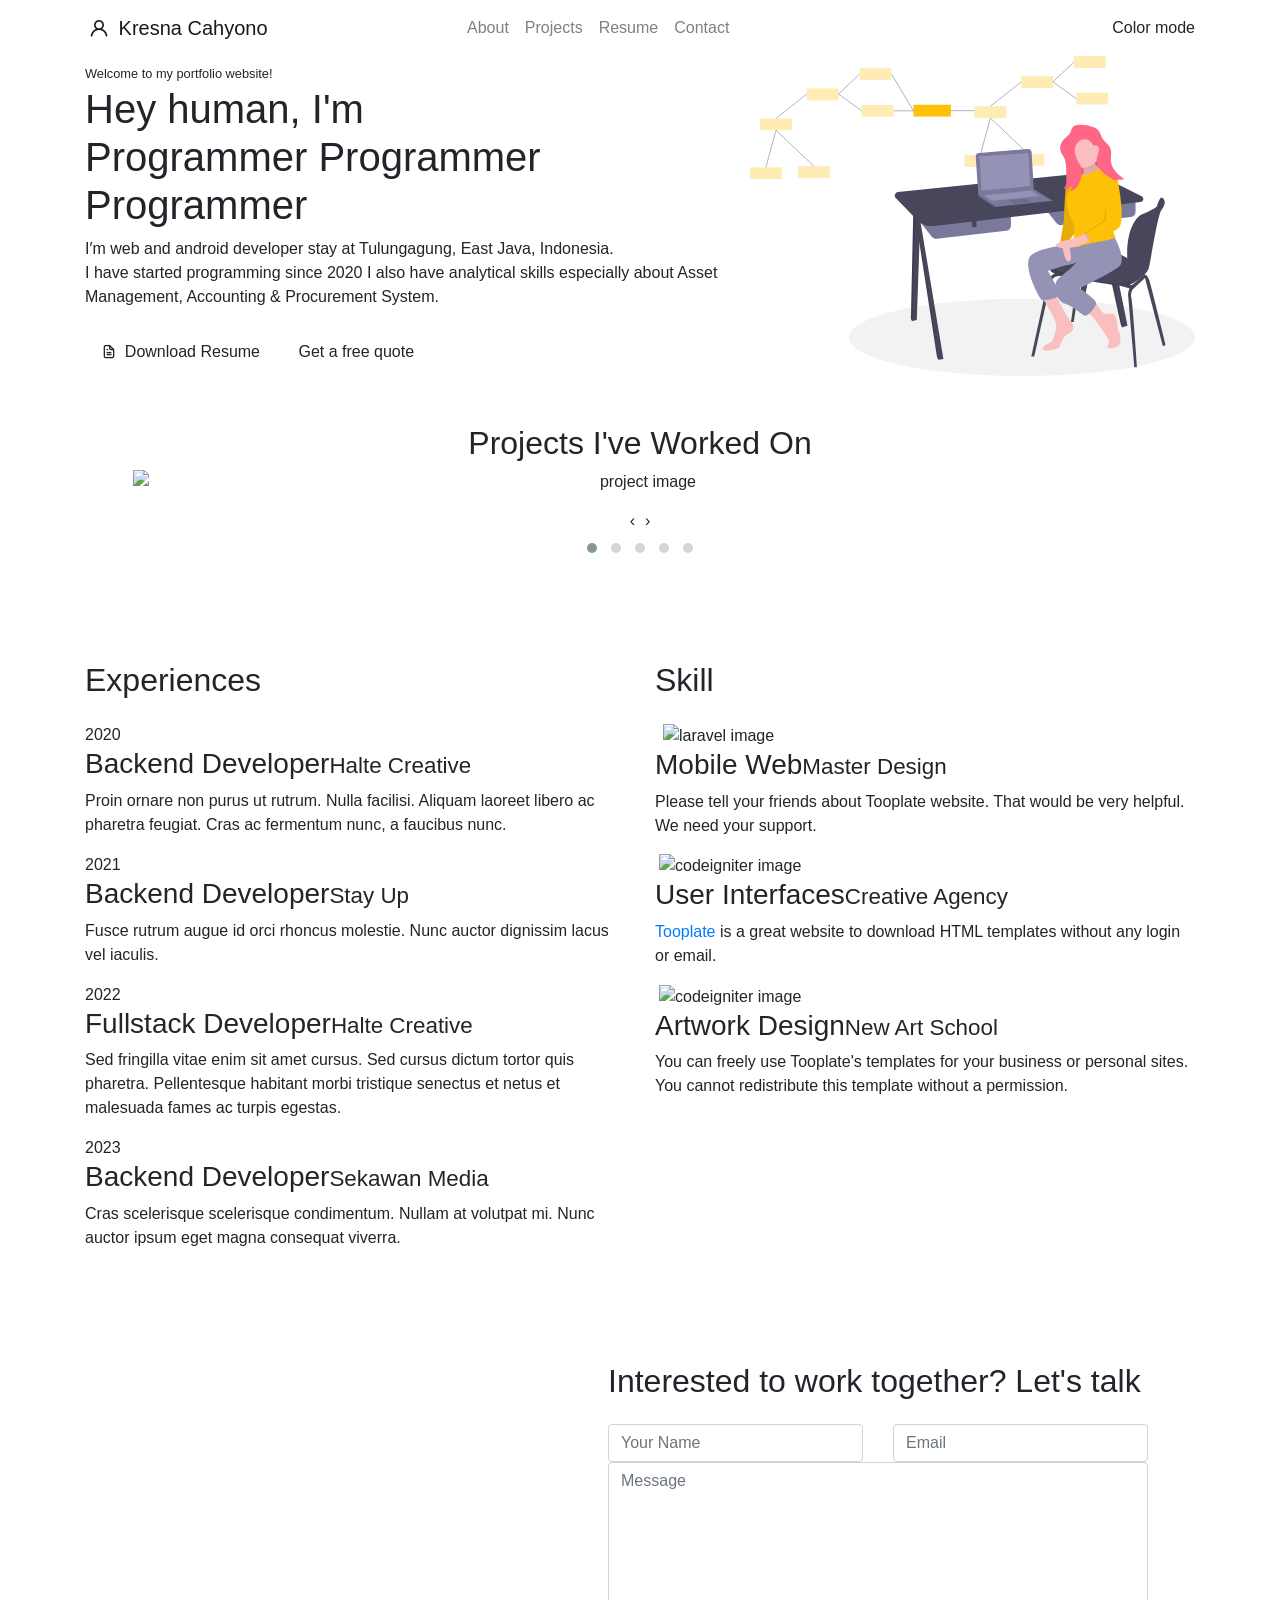
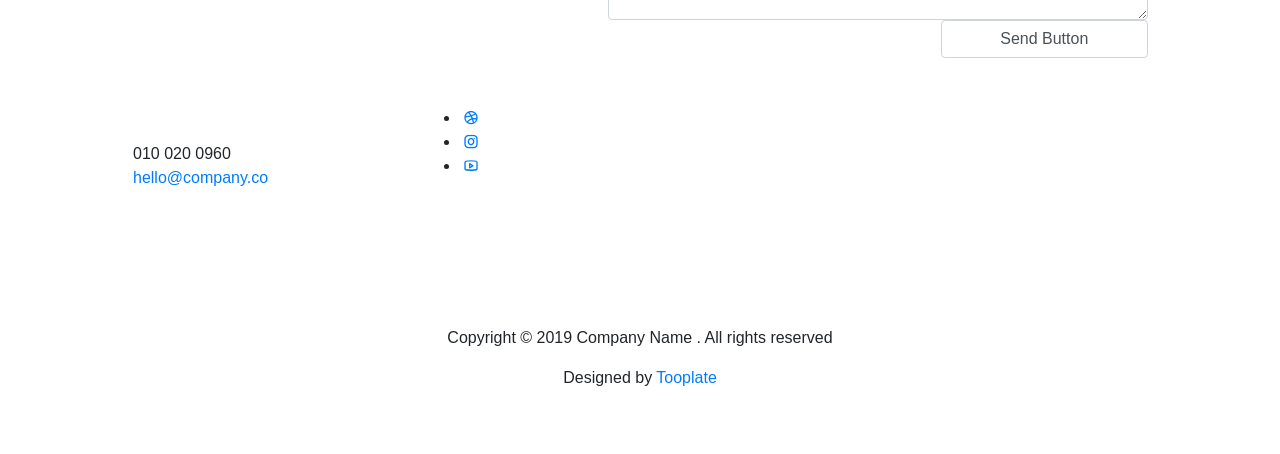
==== index.html @ 9be24c54 "first commit" ====
<!doctype html>
<html lang="en">
  <head>
    <meta charset="utf-8">
    <meta name="viewport" content="width=device-width, initial-scale=1, shrink-to-fit=no">
    <meta name="description" content="">
    <meta name="author" content="">

    <title>Kresna Cahyono</title>

    <link rel="stylesheet" href="css/bootstrap.min.css">
    <link rel="stylesheet" href="css/unicons.css">
    <link rel="stylesheet" href="css/owl.carousel.min.css">
    <link rel="stylesheet" href="css/owl.theme.default.min.css">

    <!-- MAIN STYLE -->
    <link rel="stylesheet" href="css/tooplate-style.css">
    
<!--

Tooplate 2115 Marvel

https://www.tooplate.com/view/2115-marvel

-->
  </head>
  <body>

    <!-- MENU -->
    <nav class="navbar navbar-expand-sm navbar-light">
        <div class="container">
            <a class="navbar-brand" href="index.html"><i class='uil uil-user'></i> Kresna Cahyono</a>

            <button class="navbar-toggler" type="button" data-toggle="collapse" data-target="#navbarNav" aria-controls="navbarNav" aria-expanded="false"
                aria-label="Toggle navigation">
                <span class="navbar-toggler-icon"></span>
                <span class="navbar-toggler-icon"></span>
                <span class="navbar-toggler-icon"></span>
            </button>

            <div class="collapse navbar-collapse" id="navbarNav">
                <ul class="navbar-nav mx-auto">
                    <li class="nav-item">
                        <a href="#about" class="nav-link"><span data-hover="About">About</span></a>
                    </li>
                    <li class="nav-item">
                        <a href="#project" class="nav-link"><span data-hover="Projects">Projects</span></a>
                    </li>
                    <li class="nav-item">
                        <a href="#resume" class="nav-link"><span data-hover="Resume">Resume</span></a>
                    </li>
                    <li class="nav-item">
                        <a href="#contact" class="nav-link"><span data-hover="Contact">Contact</span></a>
                    </li>
                </ul>

                <ul class="navbar-nav ml-lg-auto">
                    <div class="ml-lg-4">
                      <div class="color-mode d-lg-flex justify-content-center align-items-center">
                        <i class="color-mode-icon"></i>
                        Color mode
                      </div>
                    </div>
                </ul>
            </div>
        </div>
    </nav>

    <!-- ABOUT -->
    <section class="about full-screen d-lg-flex justify-content-center align-items-center" id="about">
        <div class="container">
            <div class="row">
                
                <div class="col-lg-7 col-md-12 col-12 d-flex align-items-center">
                    <div class="about-text">
                        <small class="small-text">Welcome to <span class="mobile-block">my portfolio website!</span></small>
                        <h1 class="animated animated-text">
                            <span class="mr-2">Hey human, I'm</span>
                                <div class="animated-info">
                                    <span class="animated-item">Programmer</span>
                                    <span class="animated-item">Programmer</span>
                                    <span class="animated-item">Programmer</span>
                                </div>
                        </h1>

                        <p>I′m web and android developer stay at Tulungagung, East Java, Indonesia.<br> I have started programming since 2020 I also have analytical skills especially about Asset Management, Accounting & Procurement System.</p>
                        
                        <div class="custom-btn-group mt-4">
                          <a href="#" class="btn mr-lg-2 custom-btn"><i class='uil uil-file-alt'></i> Download Resume</a>
                          <a href="#contact" class="btn custom-btn custom-btn-bg custom-btn-link">Get a free quote</a>
                        </div>
                    </div>
                </div>

                <div class="col-lg-5 col-md-12 col-12">
                    <div class="about-image svg">
                        <img src="images/undraw/undraw_software_engineer_lvl5.svg" class="img-fluid" alt="svg image">
                    </div>
                </div>

            </div>
        </div>
    </section>

    <!-- PROJECTS -->
    <section class="project py-5" id="project">
        <div class="container">
                
                <div class="row">
                  <div class="col-lg-11 text-center mx-auto col-12">

                      <div class="col-lg-8 mx-auto">
                        <h2>Projects I've Worked On</h2>
                      </div>

                      <div class="owl-carousel owl-theme">
                        <div class="item">
                          <div class="project-info">
                            <img src="images/project/project-image01.png" class="img-fluid" alt="project image">
                          </div>
                        </div>

                        <div class="item">
                          <div class="project-info">
                            <img src="images/project/project-image02.png" class="img-fluid" alt="project image">
                          </div>
                        </div>

                        <div class="item">
                          <div class="project-info">
                            <img src="images/project/project-image03.png" class="img-fluid" alt="project image">
                          </div>
                        </div>

                        <div class="item">
                          <div class="project-info">
                            <img src="images/project/project-image04.png" class="img-fluid" alt="project image">
                          </div>
                        </div>

                        <div class="item">
                          <div class="project-info">
                            <img src="images/project/project-image05.png" class="img-fluid" alt="project image">
                          </div>
                        </div>
                      </div>

                  </div>
                </div>
        </div>
    </section>

    <!-- FEATURES -->
    <section class="resume py-5 d-lg-flex justify-content-center align-items-center" id="resume">
        <div class="container">
            <div class="row">

                <div class="col-lg-6 col-12">
                  <h2 class="mb-4">Experiences</h2>

                    <div class="timeline">
                        <div class="timeline-wrapper">
                             <div class="timeline-yr">
                                  <span>2020</span>
                             </div>
                             <div class="timeline-info">
                                  <h3><span>Backend Developer</span><small>Halte Creative</small></h3>
                                  <p>Proin ornare non purus ut rutrum. Nulla facilisi. Aliquam laoreet libero ac pharetra feugiat. Cras ac fermentum nunc, a faucibus nunc.</p>
                             </div>
                        </div>

                        <div class="timeline-wrapper">
                            <div class="timeline-yr">
                                <span>2021</span>
                            </div>
                            <div class="timeline-info">
                                <h3><span>Backend Developer</span><small>Stay Up</small></h3>
                                <p>Fusce rutrum augue id orci rhoncus molestie. Nunc auctor dignissim lacus vel iaculis.</p>
                            </div>
                        </div>

                        <div class="timeline-wrapper">
                            <div class="timeline-yr">
                                <span>2022</span>
                            </div>
                            <div class="timeline-info">
                                <h3><span>Fullstack Developer</span><small>Halte Creative</small></h3>
                                <p>Sed fringilla vitae enim sit amet cursus. Sed cursus dictum tortor quis pharetra. Pellentesque habitant morbi tristique senectus et netus et malesuada fames ac turpis egestas.</p>
                            </div>
                        </div>
                        
                        <div class="timeline-wrapper">
                            <div class="timeline-yr">
                                <span>2023</span>
                            </div>
                            <div class="timeline-info">
                                <h3><span>Backend Developer<small>Sekawan Media</small></h3>
                                <p>Cras scelerisque scelerisque condimentum. Nullam at volutpat mi. Nunc auctor ipsum eget magna consequat viverra.</p>
                            </div>
                        </div>

                    </div>
                </div>

                <div class="col-lg-6 col-12">
                  <h2 class="mb-4 mobile-mt-2">Skill</h2>

                    <div class="timeline">
                        <div class="timeline-wrapper">
                             <div class="timeline-yr">
                                  <span class="ml-2"><img src="https://laravel.com/img/favicon/favicon.ico" alt="laravel image"></span>
                             </div>
                             <div class="timeline-info">
                                  <h3><span>Mobile Web</span><small>Master Design</small></h3>
                                  <p>Please tell your friends about Tooplate website. That would be very helpful. We need your support.</p>
                             </div>
                        </div>

                        <div class="timeline-wrapper">
                            <div class="timeline-yr">
                                <span class="ml-1"><img src="https://codeigniter.com/favicon.ico" alt="codeigniter image"></span>
                            </div>
                            <div class="timeline-info">
                                <h3><span>User Interfaces</span><small>Creative Agency</small></h3>
                                <p><a rel="nofollow" href="https://www.facebook.com/tooplate">Tooplate</a> is a great website to download HTML templates without any login or email.</p>
                            </div>
                        </div>
                        
                        <div class="timeline-wrapper">
                            <div class="timeline-yr">
                                <span class="ml-1"><img src="https://jquery.com/jquery-wp-content/themes/jquery.com/i/favicon.ico" alt="codeigniter image"></span>
                            </div>
                            <div class="timeline-info">
                                <h3><span>Artwork Design</span><small>New Art School</small></h3>
                                <p>You can freely use Tooplate's templates for your business or personal sites. You cannot redistribute this template without a permission.</p>
                            </div>
                        </div>

                    </div>
                </div>
                
            </div>
        </div>
    </section>

    <!-- CONTACT -->
    <section class="contact py-5" id="contact">
      <div class="container">
        <div class="row">
          
          <div class="col-lg-5 mr-lg-5 col-12">
            <div class="google-map w-100">
              <iframe src="https://www.google.com/maps/embed?pb=!1m18!1m12!1m3!1d12088.558402180099!2d-73.99373482142036!3d40.75895421922642!2m3!1f0!2f0!3f0!3m2!1i1024!2i768!4f13.1!3m3!1m2!1s0x89c25855b8fb3083%3A0xa0f9aef176042a5c!2sTheater+District%2C+New+York%2C+NY%2C+USA!5e0!3m2!1sen!2smm!4v1549875377188" width="400" height="300" frameborder="0" style="border:0" allowfullscreen></iframe>
            </div>

            <div class="contact-info d-flex justify-content-between align-items-center py-4 px-lg-5">
                <div class="contact-info-item">
                  <h3 class="mb-3 text-white">Say hello</h3>
                  <p class="footer-text mb-0">010 020 0960</p>
                  <p><a href="mailto:hello@company.co">hello@company.co</a></p>
                </div>

                <ul class="social-links">
                     <li><a href="#" class="uil uil-dribbble" data-toggle="tooltip" data-placement="left" title="Dribbble"></a></li>
                     <li><a href="#" class="uil uil-instagram" data-toggle="tooltip" data-placement="left" title="Instagram"></a></li>
                     <li><a href="#" class="uil uil-youtube" data-toggle="tooltip" data-placement="left" title="Youtube"></a></li>
                </ul>
            </div>
          </div>

          <div class="col-lg-6 col-12">
            <div class="contact-form">
              <h2 class="mb-4">Interested to work together? Let's talk</h2>

              <form action="" method="get">
                <div class="row">
                  <div class="col-lg-6 col-12">
                    <input type="text" class="form-control" name="name" placeholder="Your Name" id="name">
                  </div>

                  <div class="col-lg-6 col-12">
                    <input type="email" class="form-control" name="email" placeholder="Email" id="email">
                  </div>

                  <div class="col-12">
                    <textarea name="message" rows="6" class="form-control" id="message" placeholder="Message"></textarea>
                  </div>

                  <div class="ml-lg-auto col-lg-5 col-12">
                    <input type="submit" class="form-control submit-btn" value="Send Button">
                  </div>
                </div>
              </form>
            </div>
          </div>

        </div>
      </div>
    </section>

    <!-- FOOTER -->
     <footer class="footer py-5">
          <div class="container">
               <div class="row">

                    <div class="col-lg-12 col-12">                                
                        <p class="copyright-text text-center">Copyright &copy; 2019 Company Name . All rights reserved</p>
                        <p class="copyright-text text-center">Designed by <a rel="nofollow" href="https://www.facebook.com/tooplate">Tooplate</a></p>
                    </div>
                    
               </div>
          </div>
     </footer>

    <script src="js/jquery-3.3.1.min.js"></script>
    <script src="js/popper.min.js"></script>
    <script src="js/bootstrap.min.js"></script>
    <script src="js/Headroom.js"></script>
    <script src="js/jQuery.headroom.js"></script>
    <script src="js/owl.carousel.min.js"></script>
    <script src="js/smoothscroll.js"></script>
    <script src="js/custom.js"></script>

  </body>
</html>
---- css/unicons.css ----
@font-face {
  font-family: 'unicons';
  src: url('../font/unicons.eot?42479262');
  src: url('../font/unicons.eot?42479262#iefix') format('embedded-opentype'),
       url('../font/unicons.woff2?42479262') format('woff2'),
       url('../font/unicons.woff?42479262') format('woff'),
       url('../font/unicons.ttf?42479262') format('truetype'),
       url('../font/unicons.svg?42479262#unicons') format('svg');
  font-weight: normal;
  font-style: normal;
}
/* Chrome hack: SVG is rendered more smooth in Windozze. 100% magic, uncomment if you need it. */
/* Note, that will break hinting! In other OS-es font will be not as sharp as it could be */
/*
@media screen and (-webkit-min-device-pixel-ratio:0) {
  @font-face {
    font-family: 'unicons';
    src: url('../font/unicons.svg?42479262#unicons') format('svg');
  }
}
*/
 
 [class^="uil-"]:before, [class*=" uil-"]:before {
  font-family: "unicons";
  font-style: normal;
  font-weight: normal;
  speak: none;
 
  display: inline-block;
  text-decoration: inherit;
  width: 1em;
  margin-right: .2em;
  text-align: center;
  /* opacity: .8; */
 
  /* For safety - reset parent styles, that can break glyph codes*/
  font-variant: normal;
  text-transform: none;
 
  /* fix buttons height, for twitter bootstrap */
  line-height: 1em;
 
  /* Animation center compensation - margins should be symmetric */
  /* remove if not needed */
  margin-left: .2em;
 
  /* you can be more comfortable with increased icons size */
  /* font-size: 120%; */
 
  /* Font smoothing. That was taken from TWBS */
  -webkit-font-smoothing: antialiased;
  -moz-osx-font-smoothing: grayscale;
 
  /* Uncomment for 3D effect */
  /* text-shadow: 1px 1px 1px rgba(127, 127, 127, 0.3); */
}
 
.uil-abacus:before { content: '\e800'; } /* '' */
.uil-accessible-icon-alt:before { content: '\e801'; } /* '' */
.uil-adjust-alt:before { content: '\e802'; } /* '' */
.uil-adjust-circle:before { content: '\e803'; } /* '' */
.uil-adjust-half:before { content: '\e804'; } /* '' */
.uil-adjust:before { content: '\e805'; } /* '' */
.uil-airplay:before { content: '\e806'; } /* '' */
.uil-align-alt:before { content: '\e807'; } /* '' */
.uil-align-center-alt:before { content: '\e808'; } /* '' */
.uil-align-center-h:before { content: '\e809'; } /* '' */
.uil-align-center-justify:before { content: '\e80a'; } /* '' */
.uil-align-center-v:before { content: '\e80b'; } /* '' */
.uil-align-center:before { content: '\e80c'; } /* '' */
.uil-align-justify:before { content: '\e80d'; } /* '' */
.uil-align-left-justify:before { content: '\e80e'; } /* '' */
.uil-align-left:before { content: '\e80f'; } /* '' */
.uil-align-letter-right:before { content: '\e810'; } /* '' */
.uil-align-right-justify:before { content: '\e811'; } /* '' */
.uil-align-right:before { content: '\e812'; } /* '' */
.uil-align:before { content: '\e813'; } /* '' */
.uil-ambulance:before { content: '\e814'; } /* '' */
.uil-analysis:before { content: '\e815'; } /* '' */
.uil-analytics:before { content: '\e816'; } /* '' */
.uil-anchor:before { content: '\e817'; } /* '' */
.uil-android-phone-slash:before { content: '\e818'; } /* '' */
.uil-angle-double-down:before { content: '\e819'; } /* '' */
.uil-angle-double-left:before { content: '\e81a'; } /* '' */
.uil-angle-double-right:before { content: '\e81b'; } /* '' */
.uil-angle-double-up:before { content: '\e81c'; } /* '' */
.uil-angle-down:before { content: '\e81d'; } /* '' */
.uil-angle-left:before { content: '\e81e'; } /* '' */
.uil-angle-right-b:before { content: '\e81f'; } /* '' */
.uil-angle-right:before { content: '\e820'; } /* '' */
.uil-angle-up:before { content: '\e821'; } /* '' */
.uil-annoyed-alt:before { content: '\e822'; } /* '' */
.uil-annoyed:before { content: '\e823'; } /* '' */
.uil-apps:before { content: '\e824'; } /* '' */
.uil-archive-alt:before { content: '\e825'; } /* '' */
.uil-archive:before { content: '\e826'; } /* '' */
.uil-arrow-break:before { content: '\e827'; } /* '' */
.uil-arrow-circle-down:before { content: '\e828'; } /* '' */
.uil-arrow-circle-left:before { content: '\e829'; } /* '' */
.uil-arrow-circle-right:before { content: '\e82a'; } /* '' */
.uil-arrow-circle-up:before { content: '\e82b'; } /* '' */
.uil-arrow-compress-h:before { content: '\e82c'; } /* '' */
.uil-arrow-down-left:before { content: '\e82d'; } /* '' */
.uil-arrow-down-right:before { content: '\e82e'; } /* '' */
.uil-arrow-down:before { content: '\e82f'; } /* '' */
.uil-arrow-from-right:before { content: '\e830'; } /* '' */
.uil-arrow-from-top:before { content: '\e831'; } /* '' */
.uil-arrow-growth:before { content: '\e832'; } /* '' */
.uil-arrow-left:before { content: '\e833'; } /* '' */
.uil-arrow-random:before { content: '\e834'; } /* '' */
.uil-arrow-resize-diagonal:before { content: '\e835'; } /* '' */
.uil-arrow-right:before { content: '\e836'; } /* '' */
.uil-arrow-to-bottom:before { content: '\e837'; } /* '' */
.uil-arrow-to-right:before { content: '\e838'; } /* '' */
.uil-arrow-up-left:before { content: '\e839'; } /* '' */
.uil-arrow-up-right:before { content: '\e83a'; } /* '' */
.uil-arrow-up:before { content: '\e83b'; } /* '' */
.uil-arrows-h-alt:before { content: '\e83c'; } /* '' */
.uil-arrows-h:before { content: '\e83d'; } /* '' */
.uil-arrows-left-down:before { content: '\e83e'; } /* '' */
.uil-arrows-maximize:before { content: '\e83f'; } /* '' */
.uil-arrows-merge:before { content: '\e840'; } /* '' */
.uil-arrows-resize-h:before { content: '\e841'; } /* '' */
.uil-arrows-resize-v:before { content: '\e842'; } /* '' */
.uil-arrows-resize:before { content: '\e843'; } /* '' */
.uil-arrows-right-down:before { content: '\e844'; } /* '' */
.uil-arrows-shrink-h:before { content: '\e845'; } /* '' */
.uil-arrows-shrink-v:before { content: '\e846'; } /* '' */
.uil-arrows-up-right:before { content: '\e847'; } /* '' */
.uil-arrows-v-alt:before { content: '\e848'; } /* '' */
.uil-arrows-v:before { content: '\e849'; } /* '' */
.uil-at:before { content: '\e84a'; } /* '' */
.uil-atm-card:before { content: '\e84b'; } /* '' */
.uil-atom:before { content: '\e84c'; } /* '' */
.uil-auto-flash:before { content: '\e84d'; } /* '' */
.uil-award-alt:before { content: '\e84e'; } /* '' */
.uil-award:before { content: '\e84f'; } /* '' */
.uil-baby-carriage:before { content: '\e850'; } /* '' */
.uil-backpack:before { content: '\e851'; } /* '' */
.uil-backspace:before { content: '\e852'; } /* '' */
.uil-backward:before { content: '\e853'; } /* '' */
.uil-bag-alt:before { content: '\e854'; } /* '' */
.uil-bag-slash:before { content: '\e855'; } /* '' */
.uil-bag:before { content: '\e856'; } /* '' */
.uil-ball:before { content: '\e857'; } /* '' */
.uil-ban:before { content: '\e858'; } /* '' */
.uil-bars:before { content: '\e859'; } /* '' */
.uil-basketball-hoop:before { content: '\e85a'; } /* '' */
.uil-basketball:before { content: '\e85b'; } /* '' */
.uil-battery-bolt:before { content: '\e85c'; } /* '' */
.uil-battery-empty:before { content: '\e85d'; } /* '' */
.uil-bed-double:before { content: '\e85e'; } /* '' */
.uil-bed:before { content: '\e85f'; } /* '' */
.uil-bell-school:before { content: '\e860'; } /* '' */
.uil-bell-slash:before { content: '\e861'; } /* '' */
.uil-bill:before { content: '\e862'; } /* '' */
.uil-bitcoin-circle:before { content: '\e863'; } /* '' */
.uil-bitcoin:before { content: '\e864'; } /* '' */
.uil-bluetooth-b:before { content: '\e865'; } /* '' */
.uil-bolt-alt:before { content: '\e866'; } /* '' */
.uil-bolt-slash:before { content: '\e867'; } /* '' */
.uil-bolt:before { content: '\e868'; } /* '' */
.uil-book-alt:before { content: '\e869'; } /* '' */
.uil-book-medical:before { content: '\e86a'; } /* '' */
.uil-book-open:before { content: '\e86b'; } /* '' */
.uil-book-reader:before { content: '\e86c'; } /* '' */
.uil-book:before { content: '\e86d'; } /* '' */
.uil-bookmark-full:before { content: '\e86e'; } /* '' */
.uil-bookmark:before { content: '\e86f'; } /* '' */
.uil-books:before { content: '\e870'; } /* '' */
.uil-boombox:before { content: '\e871'; } /* '' */
.uil-border-alt:before { content: '\e872'; } /* '' */
.uil-border-bottom:before { content: '\e873'; } /* '' */
.uil-border-clear:before { content: '\e874'; } /* '' */
.uil-border-horizontal:before { content: '\e875'; } /* '' */
.uil-border-inner:before { content: '\e876'; } /* '' */
.uil-border-left:before { content: '\e877'; } /* '' */
.uil-border-out:before { content: '\e878'; } /* '' */
.uil-border-right:before { content: '\e879'; } /* '' */
.uil-border-top:before { content: '\e87a'; } /* '' */
.uil-border-vertical:before { content: '\e87b'; } /* '' */
.uil-box:before { content: '\e87c'; } /* '' */
.uil-briefcase-alt:before { content: '\e87d'; } /* '' */
.uil-briefcase:before { content: '\e87e'; } /* '' */
.uil-bright:before { content: '\e87f'; } /* '' */
.uil-brightness-empty:before { content: '\e880'; } /* '' */
.uil-brightness-half:before { content: '\e881'; } /* '' */
.uil-brightness-low:before { content: '\e882'; } /* '' */
.uil-brightness-minus:before { content: '\e883'; } /* '' */
.uil-brightness-plus:before { content: '\e884'; } /* '' */
.uil-brightness:before { content: '\e885'; } /* '' */
.uil-bring-bottom:before { content: '\e886'; } /* '' */
.uil-bring-front:before { content: '\e887'; } /* '' */
.uil-brush-alt:before { content: '\e888'; } /* '' */
.uil-bug:before { content: '\e889'; } /* '' */
.uil-building:before { content: '\e88a'; } /* '' */
.uil-bullseye:before { content: '\e88b'; } /* '' */
.uil-bus-alt:before { content: '\e88c'; } /* '' */
.uil-bus-school:before { content: '\e88d'; } /* '' */
.uil-bus:before { content: '\e88e'; } /* '' */
.uil-calcualtor:before { content: '\e88f'; } /* '' */
.uil-calculator-alt:before { content: '\e890'; } /* '' */
.uil-calendar-alt:before { content: '\e891'; } /* '' */
.uil-calendar-slash:before { content: '\e892'; } /* '' */
.uil-calender:before { content: '\e893'; } /* '' */
.uil-calling:before { content: '\e894'; } /* '' */
.uil-camera-plus:before { content: '\e895'; } /* '' */
.uil-camera-slash:before { content: '\e896'; } /* '' */
.uil-camera:before { content: '\e897'; } /* '' */
.uil-cancel:before { content: '\e898'; } /* '' */
.uil-capsule:before { content: '\e899'; } /* '' */
.uil-capture:before { content: '\e89a'; } /* '' */
.uil-car-sideview:before { content: '\e89b'; } /* '' */
.uil-car-slash:before { content: '\e89c'; } /* '' */
.uil-car-wash:before { content: '\e89d'; } /* '' */
.uil-car:before { content: '\e89e'; } /* '' */
.uil-card-atm:before { content: '\e89f'; } /* '' */
.uil-caret-right:before { content: '\e8a0'; } /* '' */
.uil-cart:before { content: '\e8a1'; } /* '' */
.uil-cell:before { content: '\e8a2'; } /* '' */
.uil-celsius:before { content: '\e8a3'; } /* '' */
.uil-chart-bar-alt:before { content: '\e8a4'; } /* '' */
.uil-chart-bar:before { content: '\e8a5'; } /* '' */
.uil-chart-down:before { content: '\e8a6'; } /* '' */
.uil-chart-growth-alt:before { content: '\e8a7'; } /* '' */
.uil-chart-growth:before { content: '\e8a8'; } /* '' */
.uil-chart-line:before { content: '\e8a9'; } /* '' */
.uil-chart-pie-alt:before { content: '\e8aa'; } /* '' */
.uil-chart-pie:before { content: '\e8ab'; } /* '' */
.uil-chart:before { content: '\e8ac'; } /* '' */
.uil-chat-bubble-user:before { content: '\e8ad'; } /* '' */
.uil-chat-info:before { content: '\e8ae'; } /* '' */
.uil-chat:before { content: '\e8af'; } /* '' */
.uil-check-circle:before { content: '\e8b0'; } /* '' */
.uil-check-square:before { content: '\e8b1'; } /* '' */
.uil-check:before { content: '\e8b2'; } /* '' */
.uil-circle-layer:before { content: '\e8b3'; } /* '' */
.uil-circle:before { content: '\e8b4'; } /* '' */
.uil-circuit:before { content: '\e8b5'; } /* '' */
.uil-clapper-board:before { content: '\e8b6'; } /* '' */
.uil-clipboard-alt:before { content: '\e8b7'; } /* '' */
.uil-clipboard-blank:before { content: '\e8b8'; } /* '' */
.uil-clipboard-notes:before { content: '\e8b9'; } /* '' */
.uil-clipboard:before { content: '\e8ba'; } /* '' */
.uil-clock-eight:before { content: '\e8bb'; } /* '' */
.uil-clock-five:before { content: '\e8bc'; } /* '' */
.uil-clock-nine:before { content: '\e8bd'; } /* '' */
.uil-clock-seven:before { content: '\e8be'; } /* '' */
.uil-clock-ten:before { content: '\e8bf'; } /* '' */
.uil-clock-three:before { content: '\e8c0'; } /* '' */
.uil-clock-two:before { content: '\e8c1'; } /* '' */
.uil-clock:before { content: '\e8c2'; } /* '' */
.uil-closed-captioning:before { content: '\e8c3'; } /* '' */
.uil-cloud-block:before { content: '\e8c4'; } /* '' */
.uil-cloud-bookmark:before { content: '\e8c5'; } /* '' */
.uil-cloud-check:before { content: '\e8c6'; } /* '' */
.uil-cloud-computing:before { content: '\e8c7'; } /* '' */
.uil-cloud-data-connection:before { content: '\e8c8'; } /* '' */
.uil-cloud-database-tree:before { content: '\e8c9'; } /* '' */
.uil-cloud-download:before { content: '\e8ca'; } /* '' */
.uil-cloud-drizzle:before { content: '\e8cb'; } /* '' */
.uil-cloud-exclamation:before { content: '\e8cc'; } /* '' */
.uil-cloud-hail:before { content: '\e8cd'; } /* '' */
.uil-cloud-heart:before { content: '\e8ce'; } /* '' */
.uil-cloud-info:before { content: '\e8cf'; } /* '' */
.uil-cloud-lock:before { content: '\e8d0'; } /* '' */
.uil-cloud-meatball:before { content: '\e8d1'; } /* '' */
.uil-cloud-moon-hail:before { content: '\e8d2'; } /* '' */
.uil-cloud-moon-meatball:before { content: '\e8d3'; } /* '' */
.uil-cloud-moon-rain:before { content: '\e8d4'; } /* '' */
.uil-cloud-moon-showers:before { content: '\e8d5'; } /* '' */
.uil-cloud-moon:before { content: '\e8d6'; } /* '' */
.uil-cloud-question:before { content: '\e8d7'; } /* '' */
.uil-cloud-rain-sun:before { content: '\e8d8'; } /* '' */
.uil-cloud-rain:before { content: '\e8d9'; } /* '' */
.uil-cloud-redo:before { content: '\e8da'; } /* '' */
.uil-cloud-set:before { content: '\e8db'; } /* '' */
.uil-cloud-share:before { content: '\e8dc'; } /* '' */
.uil-cloud-shield:before { content: '\e8dd'; } /* '' */
.uil-cloud-showers-alt:before { content: '\e8de'; } /* '' */
.uil-cloud-showers-heavy:before { content: '\e8df'; } /* '' */
.uil-cloud-showers:before { content: '\e8e0'; } /* '' */
.uil-cloud-slash:before { content: '\e8e1'; } /* '' */
.uil-cloud-sun-hail:before { content: '\e8e2'; } /* '' */
.uil-cloud-sun-meatball:before { content: '\e8e3'; } /* '' */
.uil-cloud-sun-rain-alt:before { content: '\e8e4'; } /* '' */
.uil-cloud-sun-rain:before { content: '\e8e5'; } /* '' */
.uil-cloud-sun-tear:before { content: '\e8e6'; } /* '' */
.uil-cloud-sun:before { content: '\e8e7'; } /* '' */
.uil-cloud-times:before { content: '\e8e8'; } /* '' */
.uil-cloud-unlock:before { content: '\e8e9'; } /* '' */
.uil-cloud-upload:before { content: '\e8ea'; } /* '' */
.uil-cloud-wifi:before { content: '\e8eb'; } /* '' */
.uil-cloud-wind:before { content: '\e8ec'; } /* '' */
.uil-cloud:before { content: '\e8ed'; } /* '' */
.uil-clouds:before { content: '\e8ee'; } /* '' */
.uil-club:before { content: '\e8ef'; } /* '' */
.uil-code:before { content: '\e8f0'; } /* '' */
.uil-coffee:before { content: '\e8f1'; } /* '' */
.uil-cog:before { content: '\e8f2'; } /* '' */
.uil-coins:before { content: '\e8f3'; } /* '' */
.uil-columns:before { content: '\e8f4'; } /* '' */
.uil-comment-alt-block:before { content: '\e8f5'; } /* '' */
.uil-comment-alt-chart-lines:before { content: '\e8f6'; } /* '' */
.uil-comment-alt-check:before { content: '\e8f7'; } /* '' */
.uil-comment-alt-dots:before { content: '\e8f8'; } /* '' */
.uil-comment-alt-download:before { content: '\e8f9'; } /* '' */
.uil-comment-alt-edit:before { content: '\e8fa'; } /* '' */
.uil-comment-alt-exclamation:before { content: '\e8fb'; } /* '' */
.uil-comment-alt-heart:before { content: '\e8fc'; } /* '' */
.uil-comment-alt-image:before { content: '\e8fd'; } /* '' */
.uil-comment-alt-info:before { content: '\e8fe'; } /* '' */
.uil-comment-alt-lines:before { content: '\e8ff'; } /* '' */
.uil-comment-alt-lock:before { content: '\e900'; } /* '' */
.uil-comment-alt-medical:before { content: '\e901'; } /* '' */
.uil-comment-alt-message:before { content: '\e902'; } /* '' */
.uil-comment-alt-notes:before { content: '\e903'; } /* '' */
.uil-comment-alt-plus:before { content: '\e904'; } /* '' */
.uil-comment-alt-question:before { content: '\e905'; } /* '' */
.uil-comment-alt-redo:before { content: '\e906'; } /* '' */
.uil-comment-alt-search:before { content: '\e907'; } /* '' */
.uil-comment-alt-share:before { content: '\e908'; } /* '' */
.uil-comment-alt-shield:before { content: '\e909'; } /* '' */
.uil-comment-alt-upload:before { content: '\e90a'; } /* '' */
.uil-comment-alt-verify:before { content: '\e90b'; } /* '' */
.uil-comment-alt:before { content: '\e90c'; } /* '' */
.uil-comment-block:before { content: '\e90d'; } /* '' */
.uil-comment-chart-line:before { content: '\e90e'; } /* '' */
.uil-comment-check:before { content: '\e90f'; } /* '' */
.uil-comment-dots:before { content: '\e910'; } /* '' */
.uil-comment-download:before { content: '\e911'; } /* '' */
.uil-comment-edit:before { content: '\e912'; } /* '' */
.uil-comment-exclamation:before { content: '\e913'; } /* '' */
.uil-comment-heart:before { content: '\e914'; } /* '' */
.uil-comment-image:before { content: '\e915'; } /* '' */
.uil-comment-info-alt:before { content: '\e916'; } /* '' */
.uil-comment-info:before { content: '\e917'; } /* '' */
.uil-comment-lines:before { content: '\e918'; } /* '' */
.uil-comment-lock:before { content: '\e919'; } /* '' */
.uil-comment-medical:before { content: '\e91a'; } /* '' */
.uil-comment-message:before { content: '\e91b'; } /* '' */
.uil-comment-notes:before { content: '\e91c'; } /* '' */
.uil-comment-plus:before { content: '\e91d'; } /* '' */
.uil-comment-question:before { content: '\e91e'; } /* '' */
.uil-comment-redo:before { content: '\e91f'; } /* '' */
.uil-comment-search:before { content: '\e920'; } /* '' */
.uil-comment-share:before { content: '\e921'; } /* '' */
.uil-comment-shield:before { content: '\e922'; } /* '' */
.uil-comment-slash:before { content: '\e923'; } /* '' */
.uil-comment-upload:before { content: '\e924'; } /* '' */
.uil-comment-verify:before { content: '\e925'; } /* '' */
.uil-comment:before { content: '\e926'; } /* '' */
.uil-comments-alt:before { content: '\e927'; } /* '' */
.uil-comments:before { content: '\e928'; } /* '' */
.uil-commnet-alt-slash:before { content: '\e929'; } /* '' */
.uil-compact-disc:before { content: '\e92a'; } /* '' */
.uil-compass:before { content: '\e92b'; } /* '' */
.uil-compress-alt-left:before { content: '\e92c'; } /* '' */
.uil-compress-alt:before { content: '\e92d'; } /* '' */
.uil-compress-arrows:before { content: '\e92e'; } /* '' */
.uil-compress-lines:before { content: '\e92f'; } /* '' */
.uil-compress-point:before { content: '\e930'; } /* '' */
.uil-compress-v:before { content: '\e931'; } /* '' */
.uil-compress:before { content: '\e932'; } /* '' */
.uil-computer-mouse:before { content: '\e933'; } /* '' */
.uil-confused:before { content: '\e934'; } /* '' */
.uil-constructor:before { content: '\e935'; } /* '' */
.uil-copy-alt:before { content: '\e936'; } /* '' */
.uil-copy-landscape:before { content: '\e937'; } /* '' */
.uil-copy:before { content: '\e938'; } /* '' */
.uil-copyright:before { content: '\e939'; } /* '' */
.uil-corner-down-left:before { content: '\e93a'; } /* '' */
.uil-corner-down-right-alt:before { content: '\e93b'; } /* '' */
.uil-corner-down-right:before { content: '\e93c'; } /* '' */
.uil-corner-left-down:before { content: '\e93d'; } /* '' */
.uil-corner-right-down:before { content: '\e93e'; } /* '' */
.uil-corner-up-left-alt:before { content: '\e93f'; } /* '' */
.uil-corner-up-left:before { content: '\e940'; } /* '' */
.uil-corner-up-right-alt:before { content: '\e941'; } /* '' */
.uil-corner-up-right:before { content: '\e942'; } /* '' */
.uil-creative-commons-pd-alt:before { content: '\e943'; } /* '' */
.uil-creative-commons-pd:before { content: '\e944'; } /* '' */
.uil-crockery:before { content: '\e945'; } /* '' */
.uil-crop-alt-rotate-left:before { content: '\e946'; } /* '' */
.uil-crop-alt-rotate-right:before { content: '\e947'; } /* '' */
.uil-crop-alt:before { content: '\e948'; } /* '' */
.uil-crosshair-alt:before { content: '\e949'; } /* '' */
.uil-crosshair:before { content: '\e94a'; } /* '' */
.uil-crosshairs:before { content: '\e94b'; } /* '' */
.uil-cube:before { content: '\e94c'; } /* '' */
.uil-data-sharing:before { content: '\e94d'; } /* '' */
.uil-database-alt:before { content: '\e94e'; } /* '' */
.uil-database:before { content: '\e94f'; } /* '' */
.uil-desert:before { content: '\e950'; } /* '' */
.uil-desktop-alt-slash:before { content: '\e951'; } /* '' */
.uil-desktop-alt:before { content: '\e952'; } /* '' */
.uil-desktop-cloud-alt:before { content: '\e953'; } /* '' */
.uil-desktop-slash:before { content: '\e954'; } /* '' */
.uil-desktop:before { content: '\e955'; } /* '' */
.uil-dialpad-alt:before { content: '\e956'; } /* '' */
.uil-dialpad:before { content: '\e957'; } /* '' */
.uil-diamond:before { content: '\e958'; } /* '' */
.uil-diary-alt:before { content: '\e959'; } /* '' */
.uil-diary:before { content: '\e95a'; } /* '' */
.uil-dice-five:before { content: '\e95b'; } /* '' */
.uil-dice-four:before { content: '\e95c'; } /* '' */
.uil-dice-one:before { content: '\e95d'; } /* '' */
.uil-dice-six:before { content: '\e95e'; } /* '' */
.uil-dice-three:before { content: '\e95f'; } /* '' */
.uil-dice-two:before { content: '\e960'; } /* '' */
.uil-direction:before { content: '\e961'; } /* '' */
.uil-directions:before { content: '\e962'; } /* '' */
.uil-dizzy-meh:before { content: '\e963'; } /* '' */
.uil-dna:before { content: '\e964'; } /* '' */
.uil-document-layout-center:before { content: '\e965'; } /* '' */
.uil-document-layout-left:before { content: '\e966'; } /* '' */
.uil-document-layout-right:before { content: '\e967'; } /* '' */
.uil-document:before { content: '\e968'; } /* '' */
.uil-dollar-alt:before { content: '\e969'; } /* '' */
.uil-dollar-sign-alt:before { content: '\e96a'; } /* '' */
.uil-dollar-sign:before { content: '\e96b'; } /* '' */
.uil-down-arrow:before { content: '\e96c'; } /* '' */
.uil-download-alt:before { content: '\e96d'; } /* '' */
.uil-dribbble:before { content: '\e96e'; } /* '' */
.uil-drill:before { content: '\e96f'; } /* '' */
.uil-dropbox:before { content: '\e970'; } /* '' */
.uil-dumbbell:before { content: '\e971'; } /* '' */
.uil-edit-alt:before { content: '\e972'; } /* '' */
.uil-edit:before { content: '\e973'; } /* '' */
.uil-ellipsis-h:before { content: '\e974'; } /* '' */
.uil-ellipsis-v:before { content: '\e975'; } /* '' */
.uil-emoji:before { content: '\e976'; } /* '' */
.uil-enter:before { content: '\e977'; } /* '' */
.uil-entry:before { content: '\e978'; } /* '' */
.uil-envelope-add:before { content: '\e979'; } /* '' */
.uil-envelope-alt:before { content: '\e97a'; } /* '' */
.uil-envelope-block:before { content: '\e97b'; } /* '' */
.uil-envelope-bookmark:before { content: '\e97c'; } /* '' */
.uil-envelope-check:before { content: '\e97d'; } /* '' */
.uil-envelope-download-alt:before { content: '\e97e'; } /* '' */
.uil-envelope-download:before { content: '\e97f'; } /* '' */
.uil-envelope-edit:before { content: '\e980'; } /* '' */
.uil-envelope-exclamation:before { content: '\e981'; } /* '' */
.uil-envelope-heart:before { content: '\e982'; } /* '' */
.uil-envelope-info:before { content: '\e983'; } /* '' */
.uil-envelope-lock:before { content: '\e984'; } /* '' */
.uil-envelope-minus:before { content: '\e985'; } /* '' */
.uil-envelope-open:before { content: '\e986'; } /* '' */
.uil-envelope-question:before { content: '\e987'; } /* '' */
.uil-envelope-receive:before { content: '\e988'; } /* '' */
.uil-envelope-redo:before { content: '\e989'; } /* '' */
.uil-envelope-search:before { content: '\e98a'; } /* '' */
.uil-envelope-send:before { content: '\e98b'; } /* '' */
.uil-envelope-share:before { content: '\e98c'; } /* '' */
.uil-envelope-shield:before { content: '\e98d'; } /* '' */
.uil-envelope-star:before { content: '\e98e'; } /* '' */
.uil-envelope-times:before { content: '\e98f'; } /* '' */
.uil-envelope-upload-alt:before { content: '\e990'; } /* '' */
.uil-envelope-upload:before { content: '\e991'; } /* '' */
.uil-envelope:before { content: '\e992'; } /* '' */
.uil-envelopes:before { content: '\e993'; } /* '' */
.uil-equal-circle:before { content: '\e994'; } /* '' */
.uil-euro-circle:before { content: '\e995'; } /* '' */
.uil-euro:before { content: '\e996'; } /* '' */
.uil-exchange-alt:before { content: '\e997'; } /* '' */
.uil-exchange:before { content: '\e998'; } /* '' */
.uil-exclamation-circle:before { content: '\e999'; } /* '' */
.uil-exclamation-octagon:before { content: '\e99a'; } /* '' */
.uil-exclamation-triangle:before { content: '\e99b'; } /* '' */
.uil-exclude:before { content: '\e99c'; } /* '' */
.uil-exit:before { content: '\e99d'; } /* '' */
.uil-expand-alt:before { content: '\e99e'; } /* '' */
.uil-expand-arrows-alt:before { content: '\e99f'; } /* '' */
.uil-expand-arrows:before { content: '\e9a0'; } /* '' */
.uil-expand-from-corner:before { content: '\e9a1'; } /* '' */
.uil-expand-left:before { content: '\e9a2'; } /* '' */
.uil-export:before { content: '\e9a3'; } /* '' */
.uil-exposure-alt:before { content: '\e9a4'; } /* '' */
.uil-exposure-increase:before { content: '\e9a5'; } /* '' */
.uil-external-link-alt:before { content: '\e9a6'; } /* '' */
.uil-eye-slash:before { content: '\e9a7'; } /* '' */
.uil-eye:before { content: '\e9a8'; } /* '' */
.uil-facebook:before { content: '\e9a9'; } /* '' */
.uil-fahrenheit:before { content: '\e9aa'; } /* '' */
.uil-fast-mail-alt:before { content: '\e9ab'; } /* '' */
.uil-fast-mail:before { content: '\e9ac'; } /* '' */
.uil-favorite:before { content: '\e9ad'; } /* '' */
.uil-feedback:before { content: '\e9ae'; } /* '' */
.uil-file-alt:before { content: '\e9af'; } /* '' */
.uil-file-blank:before { content: '\e9b0'; } /* '' */
.uil-file-block-alt:before { content: '\e9b1'; } /* '' */
.uil-file-bookmark-alt:before { content: '\e9b2'; } /* '' */
.uil-file-check-alt:before { content: '\e9b3'; } /* '' */
.uil-file-check:before { content: '\e9b4'; } /* '' */
.uil-file-contract-dollar:before { content: '\e9b5'; } /* '' */
.uil-file-copy-alt:before { content: '\e9b6'; } /* '' */
.uil-file-download-alt:before { content: '\e9b7'; } /* '' */
.uil-file-download:before { content: '\e9b8'; } /* '' */
.uil-file-edit-alt:before { content: '\e9b9'; } /* '' */
.uil-file-exclamation-alt:before { content: '\e9ba'; } /* '' */
.uil-file-exclamation:before { content: '\e9bb'; } /* '' */
.uil-file-heart:before { content: '\e9bc'; } /* '' */
.uil-file-info-alt:before { content: '\e9bd'; } /* '' */
.uil-file-landscape-alt:before { content: '\e9be'; } /* '' */
.uil-file-landscape:before { content: '\e9bf'; } /* '' */
.uil-file-lanscape-slash:before { content: '\e9c0'; } /* '' */
.uil-file-lock-alt:before { content: '\e9c1'; } /* '' */
.uil-file-medical-alt:before { content: '\e9c2'; } /* '' */
.uil-file-medical:before { content: '\e9c3'; } /* '' */
.uil-file-minus-alt:before { content: '\e9c4'; } /* '' */
.uil-file-minus:before { content: '\e9c5'; } /* '' */
.uil-file-network:before { content: '\e9c6'; } /* '' */
.uil-file-plus-alt:before { content: '\e9c7'; } /* '' */
.uil-file-plus:before { content: '\e9c8'; } /* '' */
.uil-file-question-alt:before { content: '\e9c9'; } /* '' */
.uil-file-question:before { content: '\e9ca'; } /* '' */
.uil-file-redo-alt:before { content: '\e9cb'; } /* '' */
.uil-file-search-alt:before { content: '\e9cc'; } /* '' */
.uil-file-share-alt:before { content: '\e9cd'; } /* '' */
.uil-file-shield-alt:before { content: '\e9ce'; } /* '' */
.uil-file-slash:before { content: '\e9cf'; } /* '' */
.uil-file-times-alt:before { content: '\e9d0'; } /* '' */
.uil-file-times:before { content: '\e9d1'; } /* '' */
.uil-file-upload-alt:before { content: '\e9d2'; } /* '' */
.uil-file-upload:before { content: '\e9d3'; } /* '' */
.uil-file:before { content: '\e9d4'; } /* '' */
.uil-files-landscapes-alt:before { content: '\e9d5'; } /* '' */
.uil-files-landscapes:before { content: '\e9d6'; } /* '' */
.uil-film:before { content: '\e9d7'; } /* '' */
.uil-filter-slash:before { content: '\e9d8'; } /* '' */
.uil-filter:before { content: '\e9d9'; } /* '' */
.uil-flask-potion:before { content: '\e9da'; } /* '' */
.uil-flask:before { content: '\e9db'; } /* '' */
.uil-flip-h-alt:before { content: '\e9dc'; } /* '' */
.uil-flip-h:before { content: '\e9dd'; } /* '' */
.uil-flip-v-alt:before { content: '\e9de'; } /* '' */
.uil-flip-v:before { content: '\e9df'; } /* '' */
.uil-flower:before { content: '\e9e0'; } /* '' */
.uil-focus-add:before { content: '\e9e1'; } /* '' */
.uil-focus-target:before { content: '\e9e2'; } /* '' */
.uil-focus:before { content: '\e9e3'; } /* '' */
.uil-folder-check:before { content: '\e9e4'; } /* '' */
.uil-folder-download:before { content: '\e9e5'; } /* '' */
.uil-folder-exclamation:before { content: '\e9e6'; } /* '' */
.uil-folder-heart:before { content: '\e9e7'; } /* '' */
.uil-folder-info:before { content: '\e9e8'; } /* '' */
.uil-folder-lock:before { content: '\e9e9'; } /* '' */
.uil-folder-medical:before { content: '\e9ea'; } /* '' */
.uil-folder-minus:before { content: '\e9eb'; } /* '' */
.uil-folder-network:before { content: '\e9ec'; } /* '' */
.uil-folder-plus:before { content: '\e9ed'; } /* '' */
.uil-folder-question:before { content: '\e9ee'; } /* '' */
.uil-folder-slash:before { content: '\e9ef'; } /* '' */
.uil-folder-times:before { content: '\e9f0'; } /* '' */
.uil-folder-upload:before { content: '\e9f1'; } /* '' */
.uil-folder:before { content: '\e9f2'; } /* '' */
.uil-food:before { content: '\e9f3'; } /* '' */
.uil-football-american:before { content: '\e9f4'; } /* '' */
.uil-football-ball:before { content: '\e9f5'; } /* '' */
.uil-football:before { content: '\e9f6'; } /* '' */
.uil-forecastcloud-moon-tear:before { content: '\e9f7'; } /* '' */
.uil-forwaded-call:before { content: '\e9f8'; } /* '' */
.uil-forward:before { content: '\e9f9'; } /* '' */
.uil-frown:before { content: '\e9fa'; } /* '' */
.uil-game-structure:before { content: '\e9fb'; } /* '' */
.uil-game:before { content: '\e9fc'; } /* '' */
.uil-gift:before { content: '\e9fd'; } /* '' */
.uil-glass-martini-alt-slash:before { content: '\e9fe'; } /* '' */
.uil-glass-martini-alt:before { content: '\e9ff'; } /* '' */
.uil-glass-martini:before { content: '\ea00'; } /* '' */
.uil-glass-tea:before { content: '\ea01'; } /* '' */
.uil-glass:before { content: '\ea02'; } /* '' */
.uil-globe:before { content: '\ea03'; } /* '' */
.uil-gold:before { content: '\ea04'; } /* '' */
.uil-google-drive:before { content: '\ea05'; } /* '' */
.uil-graduation-hat:before { content: '\ea06'; } /* '' */
.uil-graph-bar:before { content: '\ea07'; } /* '' */
.uil-grid:before { content: '\ea08'; } /* '' */
.uil-grids:before { content: '\ea09'; } /* '' */
.uil-grin-tongue-wink-alt:before { content: '\ea0a'; } /* '' */
.uil-grin-tongue-wink:before { content: '\ea0b'; } /* '' */
.uil-grin:before { content: '\ea0c'; } /* '' */
.uil-grip-horizontal-line:before { content: '\ea0d'; } /* '' */
.uil-hdd:before { content: '\ea0e'; } /* '' */
.uil-headphones-alt:before { content: '\ea0f'; } /* '' */
.uil-headphones:before { content: '\ea10'; } /* '' */
.uil-heart-alt:before { content: '\ea11'; } /* '' */
.uil-heart-medical:before { content: '\ea12'; } /* '' */
.uil-heart-rate:before { content: '\ea13'; } /* '' */
.uil-heart-sign:before { content: '\ea14'; } /* '' */
.uil-heart:before { content: '\ea15'; } /* '' */
.uil-heartbeat:before { content: '\ea16'; } /* '' */
.uil-history-alt:before { content: '\ea17'; } /* '' */
.uil-history:before { content: '\ea18'; } /* '' */
.uil-home-alt:before { content: '\ea19'; } /* '' */
.uil-home:before { content: '\ea1a'; } /* '' */
.uil-horizontal-align-center:before { content: '\ea1b'; } /* '' */
.uil-horizontal-align-left:before { content: '\ea1c'; } /* '' */
.uil-horizontal-align-right:before { content: '\ea1d'; } /* '' */
.uil-horizontal-distribution-center:before { content: '\ea1e'; } /* '' */
.uil-horizontal-distribution-left:before { content: '\ea1f'; } /* '' */
.uil-horizontal-distribution-right:before { content: '\ea20'; } /* '' */
.uil-hunting:before { content: '\ea21'; } /* '' */
.uil-image-alt-slash:before { content: '\ea22'; } /* '' */
.uil-image-block:before { content: '\ea23'; } /* '' */
.uil-image-broken:before { content: '\ea24'; } /* '' */
.uil-image-check:before { content: '\ea25'; } /* '' */
.uil-image-download:before { content: '\ea26'; } /* '' */
.uil-image-edit:before { content: '\ea27'; } /* '' */
.uil-image-lock:before { content: '\ea28'; } /* '' */
.uil-image-minus:before { content: '\ea29'; } /* '' */
.uil-image-plus:before { content: '\ea2a'; } /* '' */
.uil-image-question:before { content: '\ea2b'; } /* '' */
.uil-image-redo:before { content: '\ea2c'; } /* '' */
.uil-image-resize-landscape:before { content: '\ea2d'; } /* '' */
.uil-image-resize-square:before { content: '\ea2e'; } /* '' */
.uil-image-search:before { content: '\ea2f'; } /* '' */
.uil-image-share:before { content: '\ea30'; } /* '' */
.uil-image-shield:before { content: '\ea31'; } /* '' */
.uil-image-slash:before { content: '\ea32'; } /* '' */
.uil-image-times:before { content: '\ea33'; } /* '' */
.uil-image-upload:before { content: '\ea34'; } /* '' */
.uil-image-v:before { content: '\ea35'; } /* '' */
.uil-image:before { content: '\ea36'; } /* '' */
.uil-images:before { content: '\ea37'; } /* '' */
.uil-incoming-call:before { content: '\ea38'; } /* '' */
.uil-info-circle:before { content: '\ea39'; } /* '' */
.uil-instagram:before { content: '\ea3a'; } /* '' */
.uil-invoice:before { content: '\ea3b'; } /* '' */
.uil-jackhammer:before { content: '\ea3c'; } /* '' */
.uil-kayak:before { content: '\ea3d'; } /* '' */
.uil-key-skeleton-alt:before { content: '\ea3e'; } /* '' */
.uil-key-skeleton:before { content: '\ea3f'; } /* '' */
.uil-keyboard-alt:before { content: '\ea40'; } /* '' */
.uil-keyboard-hide:before { content: '\ea41'; } /* '' */
.uil-keyboard-show:before { content: '\ea42'; } /* '' */
.uil-keyboard:before { content: '\ea43'; } /* '' */
.uil-keyhole-circle:before { content: '\ea44'; } /* '' */
.uil-keyhole-square-full:before { content: '\ea45'; } /* '' */
.uil-keyhole-square:before { content: '\ea46'; } /* '' */
.uil-kid:before { content: '\ea47'; } /* '' */
.uil-label-alt:before { content: '\ea48'; } /* '' */
.uil-label:before { content: '\ea49'; } /* '' */
.uil-lamp:before { content: '\ea4a'; } /* '' */
.uil-laptop-cloud:before { content: '\ea4b'; } /* '' */
.uil-laptop:before { content: '\ea4c'; } /* '' */
.uil-laughing:before { content: '\ea4d'; } /* '' */
.uil-layer-group-slash:before { content: '\ea4e'; } /* '' */
.uil-layer-group:before { content: '\ea4f'; } /* '' */
.uil-layers-alt:before { content: '\ea50'; } /* '' */
.uil-layers-slash:before { content: '\ea51'; } /* '' */
.uil-layers:before { content: '\ea52'; } /* '' */
.uil-left-arrow-from-left:before { content: '\ea53'; } /* '' */
.uil-left-arrow-to-left:before { content: '\ea54'; } /* '' */
.uil-left-indent-alt:before { content: '\ea55'; } /* '' */
.uil-left-indent:before { content: '\ea56'; } /* '' */
.uil-life-ring:before { content: '\ea57'; } /* '' */
.uil-lightbulb-alt:before { content: '\ea58'; } /* '' */
.uil-lightbulb:before { content: '\ea59'; } /* '' */
.uil-line-alt:before { content: '\ea5a'; } /* '' */
.uil-line-spacing:before { content: '\ea5b'; } /* '' */
.uil-link-alt:before { content: '\ea5c'; } /* '' */
.uil-link-broken:before { content: '\ea5d'; } /* '' */
.uil-link-h:before { content: '\ea5e'; } /* '' */
.uil-link:before { content: '\ea5f'; } /* '' */
.uil-list-ui-alt:before { content: '\ea60'; } /* '' */
.uil-list-ul:before { content: '\ea61'; } /* '' */
.uil-location-arrow-alt:before { content: '\ea62'; } /* '' */
.uil-location-arrow:before { content: '\ea63'; } /* '' */
.uil-location-pin-alt:before { content: '\ea64'; } /* '' */
.uil-location-point:before { content: '\ea65'; } /* '' */
.uil-location:before { content: '\ea66'; } /* '' */
.uil-lock-access:before { content: '\ea67'; } /* '' */
.uil-lock-alt:before { content: '\ea68'; } /* '' */
.uil-lock-open-alt:before { content: '\ea69'; } /* '' */
.uil-lock-slash:before { content: '\ea6a'; } /* '' */
.uil-lock:before { content: '\ea6b'; } /* '' */
.uil-mailbox-alt:before { content: '\ea6c'; } /* '' */
.uil-mailbox:before { content: '\ea6d'; } /* '' */
.uil-map-marker-alt:before { content: '\ea6e'; } /* '' */
.uil-map-marker-edit:before { content: '\ea6f'; } /* '' */
.uil-map-marker-info:before { content: '\ea70'; } /* '' */
.uil-map-marker-minus:before { content: '\ea71'; } /* '' */
.uil-map-marker-plus:before { content: '\ea72'; } /* '' */
.uil-map-marker-question:before { content: '\ea73'; } /* '' */
.uil-map-marker-shield:before { content: '\ea74'; } /* '' */
.uil-map-marker-slash:before { content: '\ea75'; } /* '' */
.uil-map-marker:before { content: '\ea76'; } /* '' */
.uil-map-pin-alt:before { content: '\ea77'; } /* '' */
.uil-map-pin:before { content: '\ea78'; } /* '' */
.uil-map:before { content: '\ea79'; } /* '' */
.uil-mars:before { content: '\ea7a'; } /* '' */
.uil-maximize-left:before { content: '\ea7b'; } /* '' */
.uil-medal:before { content: '\ea7c'; } /* '' */
.uil-medical-drip:before { content: '\ea7d'; } /* '' */
.uil-medical-square-full:before { content: '\ea7e'; } /* '' */
.uil-medical-square:before { content: '\ea7f'; } /* '' */
.uil-medical:before { content: '\ea80'; } /* '' */
.uil-medkit:before { content: '\ea81'; } /* '' */
.uil-meeting-board:before { content: '\ea82'; } /* '' */
.uil-meh-alt:before { content: '\ea83'; } /* '' */
.uil-meh-closed-eye:before { content: '\ea84'; } /* '' */
.uil-meh:before { content: '\ea85'; } /* '' */
.uil-message:before { content: '\ea86'; } /* '' */
.uil-microphone-slash:before { content: '\ea87'; } /* '' */
.uil-microphone:before { content: '\ea88'; } /* '' */
.uil-minus-circle:before { content: '\ea89'; } /* '' */
.uil-minus-path:before { content: '\ea8a'; } /* '' */
.uil-minus-square-full:before { content: '\ea8b'; } /* '' */
.uil-minus-square:before { content: '\ea8c'; } /* '' */
.uil-minus:before { content: '\ea8d'; } /* '' */
.uil-missed-call:before { content: '\ea8e'; } /* '' */
.uil-mobey-bill-slash:before { content: '\ea8f'; } /* '' */
.uil-mobile-android-alt:before { content: '\ea90'; } /* '' */
.uil-mobile-android:before { content: '\ea91'; } /* '' */
.uil-mobile-vibrate:before { content: '\ea92'; } /* '' */
.uil-modem:before { content: '\ea93'; } /* '' */
.uil-money-bill-stack:before { content: '\ea94'; } /* '' */
.uil-money-bill:before { content: '\ea95'; } /* '' */
.uil-money-insert:before { content: '\ea96'; } /* '' */
.uil-money-stack:before { content: '\ea97'; } /* '' */
.uil-money-withdraw:before { content: '\ea98'; } /* '' */
.uil-money-withdrawal:before { content: '\ea99'; } /* '' */
.uil-moneybag-alt:before { content: '\ea9a'; } /* '' */
.uil-moneybag:before { content: '\ea9b'; } /* '' */
.uil-monitor-heart-rate:before { content: '\ea9c'; } /* '' */
.uil-monitor:before { content: '\ea9d'; } /* '' */
.uil-moon-eclipse:before { content: '\ea9e'; } /* '' */
.uil-moon:before { content: '\ea9f'; } /* '' */
.uil-moonset:before { content: '\eaa0'; } /* '' */
.uil-mountains-sun:before { content: '\eaa1'; } /* '' */
.uil-mountains:before { content: '\eaa2'; } /* '' */
.uil-mouse-alt:before { content: '\eaa3'; } /* '' */
.uil-mouse:before { content: '\eaa4'; } /* '' */
.uil-multiply:before { content: '\eaa5'; } /* '' */
.uil-music-note:before { content: '\eaa6'; } /* '' */
.uil-music-tune-slash:before { content: '\eaa7'; } /* '' */
.uil-music:before { content: '\eaa8'; } /* '' */
.uil-n-a:before { content: '\eaa9'; } /* '' */
.uil-navigator:before { content: '\eaaa'; } /* '' */
.uil-nerd:before { content: '\eaab'; } /* '' */
.uil-newspaper:before { content: '\eaac'; } /* '' */
.uil-ninja:before { content: '\eaad'; } /* '' */
.uil-no-entry:before { content: '\eaae'; } /* '' */
.uil-notebooks:before { content: '\eaaf'; } /* '' */
.uil-notes:before { content: '\eab0'; } /* '' */
.uil-object-group:before { content: '\eab1'; } /* '' */
.uil-object-ungroup:before { content: '\eab2'; } /* '' */
.uil-octagon:before { content: '\eab3'; } /* '' */
.uil-outgoing-call:before { content: '\eab4'; } /* '' */
.uil-package:before { content: '\eab5'; } /* '' */
.uil-padlock:before { content: '\eab6'; } /* '' */
.uil-paint-tool:before { content: '\eab7'; } /* '' */
.uil-panorama-h-alt:before { content: '\eab8'; } /* '' */
.uil-panorama-h:before { content: '\eab9'; } /* '' */
.uil-panorama-v:before { content: '\eaba'; } /* '' */
.uil-paperclip:before { content: '\eabb'; } /* '' */
.uil-paragraph:before { content: '\eabc'; } /* '' */
.uil-parcel:before { content: '\eabd'; } /* '' */
.uil-parking-square:before { content: '\eabe'; } /* '' */
.uil-pathfinder-unite:before { content: '\eabf'; } /* '' */
.uil-pathfinder:before { content: '\eac0'; } /* '' */
.uil-pause-circle:before { content: '\eac1'; } /* '' */
.uil-pause:before { content: '\eac2'; } /* '' */
.uil-pen:before { content: '\eac3'; } /* '' */
.uil-pentagon:before { content: '\eac4'; } /* '' */
.uil-phone-alt:before { content: '\eac5'; } /* '' */
.uil-phone-pause:before { content: '\eac6'; } /* '' */
.uil-phone-slash:before { content: '\eac7'; } /* '' */
.uil-phone-times:before { content: '\eac8'; } /* '' */
.uil-phone-volume:before { content: '\eac9'; } /* '' */
.uil-phone:before { content: '\eaca'; } /* '' */
.uil-picture:before { content: '\eacb'; } /* '' */
.uil-plane-arrival:before { content: '\eacc'; } /* '' */
.uil-plane-departure:before { content: '\eacd'; } /* '' */
.uil-plane-fly:before { content: '\eace'; } /* '' */
.uil-plane:before { content: '\eacf'; } /* '' */
.uil-play-circle:before { content: '\ead0'; } /* '' */
.uil-play:before { content: '\ead1'; } /* '' */
.uil-plug:before { content: '\ead2'; } /* '' */
.uil-plus-circle:before { content: '\ead3'; } /* '' */
.uil-plus-square:before { content: '\ead4'; } /* '' */
.uil-plus:before { content: '\ead5'; } /* '' */
.uil-podium:before { content: '\ead6'; } /* '' */
.uil-polygon:before { content: '\ead7'; } /* '' */
.uil-post-stamp:before { content: '\ead8'; } /* '' */
.uil-postcard:before { content: '\ead9'; } /* '' */
.uil-pound-circle:before { content: '\eada'; } /* '' */
.uil-pound:before { content: '\eadb'; } /* '' */
.uil-power:before { content: '\eadc'; } /* '' */
.uil-prescription-bottle:before { content: '\eadd'; } /* '' */
.uil-presentation-check:before { content: '\eade'; } /* '' */
.uil-presentation-edit:before { content: '\eadf'; } /* '' */
.uil-presentation-line:before { content: '\eae0'; } /* '' */
.uil-presentation-lines-alt:before { content: '\eae1'; } /* '' */
.uil-presentation-minus:before { content: '\eae2'; } /* '' */
.uil-presentation-play:before { content: '\eae3'; } /* '' */
.uil-presentation-plus:before { content: '\eae4'; } /* '' */
.uil-presentation-times:before { content: '\eae5'; } /* '' */
.uil-presentation:before { content: '\eae6'; } /* '' */
.uil-previous:before { content: '\eae7'; } /* '' */
.uil-pricetag-alt:before { content: '\eae8'; } /* '' */
.uil-print-slash:before { content: '\eae9'; } /* '' */
.uil-print:before { content: '\eaea'; } /* '' */
.uil-processor:before { content: '\eaeb'; } /* '' */
.uil-pump:before { content: '\eaec'; } /* '' */
.uil-puzzle-piece:before { content: '\eaed'; } /* '' */
.uil-question-circle:before { content: '\eaee'; } /* '' */
.uil-rainbow:before { content: '\eaef'; } /* '' */
.uil-raindrops-alt:before { content: '\eaf0'; } /* '' */
.uil-raindrops:before { content: '\eaf1'; } /* '' */
.uil-receipt-alt:before { content: '\eaf2'; } /* '' */
.uil-receipt:before { content: '\eaf3'; } /* '' */
.uil-record-audio:before { content: '\eaf4'; } /* '' */
.uil-redo:before { content: '\eaf5'; } /* '' */
.uil-refresh:before { content: '\eaf6'; } /* '' */
.uil-registered:before { content: '\eaf7'; } /* '' */
.uil-repeat:before { content: '\eaf8'; } /* '' */
.uil-restaurant:before { content: '\eaf9'; } /* '' */
.uil-right-indent-alt:before { content: '\eafa'; } /* '' */
.uil-rope-way:before { content: '\eafb'; } /* '' */
.uil-rotate-360:before { content: '\eafc'; } /* '' */
.uil-rss-alt:before { content: '\eafd'; } /* '' */
.uil-rss-interface:before { content: '\eafe'; } /* '' */
.uil-rss:before { content: '\eaff'; } /* '' */
.uil-ruler-combined:before { content: '\eb00'; } /* '' */
.uil-ruler:before { content: '\eb01'; } /* '' */
.uil-sad-cry:before { content: '\eb02'; } /* '' */
.uil-sad-crying:before { content: '\eb03'; } /* '' */
.uil-sad-dizzy:before { content: '\eb04'; } /* '' */
.uil-sad-squint:before { content: '\eb05'; } /* '' */
.uil-sad:before { content: '\eb06'; } /* '' */
.uil-scaling-left:before { content: '\eb07'; } /* '' */
.uil-scaling-right:before { content: '\eb08'; } /* '' */
.uil-scenery:before { content: '\eb09'; } /* '' */
.uil-schedule:before { content: '\eb0a'; } /* '' */
.uil-science:before { content: '\eb0b'; } /* '' */
.uil-screw:before { content: '\eb0c'; } /* '' */
.uil-scroll-h:before { content: '\eb0d'; } /* '' */
.uil-scroll:before { content: '\eb0e'; } /* '' */
.uil-search-alt:before { content: '\eb0f'; } /* '' */
.uil-search-minus:before { content: '\eb10'; } /* '' */
.uil-search-plus:before { content: '\eb11'; } /* '' */
.uil-search:before { content: '\eb12'; } /* '' */
.uil-server-alt:before { content: '\eb13'; } /* '' */
.uil-server-connection:before { content: '\eb14'; } /* '' */
.uil-server-network-alt:before { content: '\eb15'; } /* '' */
.uil-server-network:before { content: '\eb16'; } /* '' */
.uil-server:before { content: '\eb17'; } /* '' */
.uil-servers:before { content: '\eb18'; } /* '' */
.uil-servicemark:before { content: '\eb19'; } /* '' */
.uil-share-alt:before { content: '\eb1a'; } /* '' */
.uil-shield-check:before { content: '\eb1b'; } /* '' */
.uil-shield-exclamation:before { content: '\eb1c'; } /* '' */
.uil-shield-question:before { content: '\eb1d'; } /* '' */
.uil-shield-slash:before { content: '\eb1e'; } /* '' */
.uil-shield:before { content: '\eb1f'; } /* '' */
.uil-ship:before { content: '\eb20'; } /* '' */
.uil-shop:before { content: '\eb21'; } /* '' */
.uil-shopping-basket:before { content: '\eb22'; } /* '' */
.uil-shopping-cart-alt:before { content: '\eb23'; } /* '' */
.uil-shopping-trolley:before { content: '\eb24'; } /* '' */
.uil-shovel:before { content: '\eb25'; } /* '' */
.uil-shrink:before { content: '\eb26'; } /* '' */
.uil-shuffle:before { content: '\eb27'; } /* '' */
.uil-shutter-alt:before { content: '\eb28'; } /* '' */
.uil-shutter:before { content: '\eb29'; } /* '' */
.uil-sick:before { content: '\eb2a'; } /* '' */
.uil-sign-alt:before { content: '\eb2b'; } /* '' */
.uil-sign-in-alt:before { content: '\eb2c'; } /* '' */
.uil-sign-left:before { content: '\eb2d'; } /* '' */
.uil-sign-out-alt:before { content: '\eb2e'; } /* '' */
.uil-sign-right:before { content: '\eb2f'; } /* '' */
.uil-signal-alt-3:before { content: '\eb30'; } /* '' */
.uil-signal-alt:before { content: '\eb31'; } /* '' */
.uil-signal:before { content: '\eb32'; } /* '' */
.uil-silence:before { content: '\eb33'; } /* '' */
.uil-silent-squint:before { content: '\eb34'; } /* '' */
.uil-sim-card:before { content: '\eb35'; } /* '' */
.uil-sitemap:before { content: '\eb36'; } /* '' */
.uil-skip-forward-alt:before { content: '\eb37'; } /* '' */
.uil-skip-forward-circle:before { content: '\eb38'; } /* '' */
.uil-skip-forward:before { content: '\eb39'; } /* '' */
.uil-sliders-v-alt:before { content: '\eb3a'; } /* '' */
.uil-sliders-v:before { content: '\eb3b'; } /* '' */
.uil-smile-beam:before { content: '\eb3c'; } /* '' */
.uil-smile-dizzy:before { content: '\eb3d'; } /* '' */
.uil-smile-squint-wink-alt:before { content: '\eb3e'; } /* '' */
.uil-smile-squint-wink:before { content: '\eb3f'; } /* '' */
.uil-smile-wink-alt:before { content: '\eb40'; } /* '' */
.uil-smile-wink:before { content: '\eb41'; } /* '' */
.uil-smile:before { content: '\eb42'; } /* '' */
.uil-snow-flake:before { content: '\eb43'; } /* '' */
.uil-snowflake-alt:before { content: '\eb44'; } /* '' */
.uil-snowflake:before { content: '\eb45'; } /* '' */
.uil-sort-amount-down:before { content: '\eb46'; } /* '' */
.uil-sort-amount-up:before { content: '\eb47'; } /* '' */
.uil-sort:before { content: '\eb48'; } /* '' */
.uil-sorting:before { content: '\eb49'; } /* '' */
.uil-space-key:before { content: '\eb4a'; } /* '' */
.uil-spade:before { content: '\eb4b'; } /* '' */
.uil-sperms:before { content: '\eb4c'; } /* '' */
.uil-spin:before { content: '\eb4d'; } /* '' */
.uil-sport:before { content: '\eb4e'; } /* '' */
.uil-square-full:before { content: '\eb4f'; } /* '' */
.uil-square-shape:before { content: '\eb50'; } /* '' */
.uil-square:before { content: '\eb51'; } /* '' */
.uil-squint:before { content: '\eb52'; } /* '' */
.uil-star-half-alt:before { content: '\eb53'; } /* '' */
.uil-star:before { content: '\eb54'; } /* '' */
.uil-step-backward-alt:before { content: '\eb55'; } /* '' */
.uil-step-backward-circle:before { content: '\eb56'; } /* '' */
.uil-step-backward:before { content: '\eb57'; } /* '' */
.uil-step-forward:before { content: '\eb58'; } /* '' */
.uil-stop-circle:before { content: '\eb59'; } /* '' */
.uil-stopwatch-slash:before { content: '\eb5a'; } /* '' */
.uil-stopwatch:before { content: '\eb5b'; } /* '' */
.uil-store-alt:before { content: '\eb5c'; } /* '' */
.uil-store:before { content: '\eb5d'; } /* '' */
.uil-streering:before { content: '\eb5e'; } /* '' */
.uil-stretcher:before { content: '\eb5f'; } /* '' */
.uil-subject:before { content: '\eb60'; } /* '' */
.uil-subway-alt:before { content: '\eb61'; } /* '' */
.uil-subway:before { content: '\eb62'; } /* '' */
.uil-suitcase-alt:before { content: '\eb63'; } /* '' */
.uil-suitcase:before { content: '\eb64'; } /* '' */
.uil-sun:before { content: '\eb65'; } /* '' */
.uil-sunset:before { content: '\eb66'; } /* '' */
.uil-surprise:before { content: '\eb67'; } /* '' */
.uil-swatchbook:before { content: '\eb68'; } /* '' */
.uil-swimmer:before { content: '\eb69'; } /* '' */
.uil-symbol:before { content: '\eb6a'; } /* '' */
.uil-sync-exclamation:before { content: '\eb6b'; } /* '' */
.uil-sync-slash:before { content: '\eb6c'; } /* '' */
.uil-sync:before { content: '\eb6d'; } /* '' */
.uil-syringe:before { content: '\eb6e'; } /* '' */
.uil-table:before { content: '\eb6f'; } /* '' */
.uil-tablet:before { content: '\eb70'; } /* '' */
.uil-tablets:before { content: '\eb71'; } /* '' */
.uil-tachometer-fast:before { content: '\eb72'; } /* '' */
.uil-tag-alt:before { content: '\eb73'; } /* '' */
.uil-tag:before { content: '\eb74'; } /* '' */
.uil-tape:before { content: '\eb75'; } /* '' */
.uil-taxi:before { content: '\eb76'; } /* '' */
.uil-tear:before { content: '\eb77'; } /* '' */
.uil-technology:before { content: '\eb78'; } /* '' */
.uil-telescope:before { content: '\eb79'; } /* '' */
.uil-temperature-empty:before { content: '\eb7a'; } /* '' */
.uil-temperature-half:before { content: '\eb7b'; } /* '' */
.uil-temperature-minus:before { content: '\eb7c'; } /* '' */
.uil-temperature-plus:before { content: '\eb7d'; } /* '' */
.uil-temperature-quarter:before { content: '\eb7e'; } /* '' */
.uil-temperature-three-quarter:before { content: '\eb7f'; } /* '' */
.uil-temperature:before { content: '\eb80'; } /* '' */
.uil-text:before { content: '\eb81'; } /* '' */
.uil-th-large:before { content: '\eb82'; } /* '' */
.uil-th-slash:before { content: '\eb83'; } /* '' */
.uil-th:before { content: '\eb84'; } /* '' */
.uil-thermometer:before { content: '\eb85'; } /* '' */
.uil-thumbs-down:before { content: '\eb86'; } /* '' */
.uil-thumbs-up:before { content: '\eb87'; } /* '' */
.uil-thunderstorm-moon:before { content: '\eb88'; } /* '' */
.uil-thunderstorm-sun:before { content: '\eb89'; } /* '' */
.uil-thunderstorm:before { content: '\eb8a'; } /* '' */
.uil-ticket:before { content: '\eb8b'; } /* '' */
.uil-times-circle:before { content: '\eb8c'; } /* '' */
.uil-times-square:before { content: '\eb8d'; } /* '' */
.uil-times:before { content: '\eb8e'; } /* '' */
.uil-toggle-off:before { content: '\eb8f'; } /* '' */
.uil-toggle-on:before { content: '\eb90'; } /* '' */
.uil-top-arrow-from-top:before { content: '\eb91'; } /* '' */
.uil-top-arrow-to-top:before { content: '\eb92'; } /* '' */
.uil-tornado:before { content: '\eb93'; } /* '' */
.uil-trademark-circle:before { content: '\eb94'; } /* '' */
.uil-trademark:before { content: '\eb95'; } /* '' */
.uil-traffic-barrier:before { content: '\eb96'; } /* '' */
.uil-trash-alt:before { content: '\eb97'; } /* '' */
.uil-trash:before { content: '\eb98'; } /* '' */
.uil-trees:before { content: '\eb99'; } /* '' */
.uil-triangle:before { content: '\eb9a'; } /* '' */
.uil-trophy:before { content: '\eb9b'; } /* '' */
.uil-trowel:before { content: '\eb9c'; } /* '' */
.uil-truck-case:before { content: '\eb9d'; } /* '' */
.uil-truck-loading:before { content: '\eb9e'; } /* '' */
.uil-truck:before { content: '\eb9f'; } /* '' */
.uil-tv-retro-slash:before { content: '\eba0'; } /* '' */
.uil-tv-retro:before { content: '\eba1'; } /* '' */
.uil-umbrella:before { content: '\eba2'; } /* '' */
.uil-unamused:before { content: '\eba3'; } /* '' */
.uil-unlock-alt:before { content: '\eba4'; } /* '' */
.uil-unlock:before { content: '\eba5'; } /* '' */
.uil-upload-alt:before { content: '\eba6'; } /* '' */
.uil-upload:before { content: '\eba7'; } /* '' */
.uil-usd-circle:before { content: '\eba8'; } /* '' */
.uil-usd-square:before { content: '\eba9'; } /* '' */
.uil-user-check:before { content: '\ebaa'; } /* '' */
.uil-user-circle:before { content: '\ebab'; } /* '' */
.uil-user-exclamation:before { content: '\ebac'; } /* '' */
.uil-user-hard-hat:before { content: '\ebad'; } /* '' */
.uil-user-minus:before { content: '\ebae'; } /* '' */
.uil-user-plus:before { content: '\ebaf'; } /* '' */
.uil-user-square:before { content: '\ebb0'; } /* '' */
.uil-user-times:before { content: '\ebb1'; } /* '' */
.uil-user:before { content: '\ebb2'; } /* '' */
.uil-users-alt:before { content: '\ebb3'; } /* '' */
.uil-utensils-alt:before { content: '\ebb4'; } /* '' */
.uil-utensils:before { content: '\ebb5'; } /* '' */
.uil-vector-square-alt:before { content: '\ebb6'; } /* '' */
.uil-vector-square:before { content: '\ebb7'; } /* '' */
.uil-venus:before { content: '\ebb8'; } /* '' */
.uil-vertical-align-bottom:before { content: '\ebb9'; } /* '' */
.uil-vertical-align-center:before { content: '\ebba'; } /* '' */
.uil-vertical-align-top:before { content: '\ebbb'; } /* '' */
.uil-vertical-distribute-bottom:before { content: '\ebbc'; } /* '' */
.uil-vertical-distribution-center:before { content: '\ebbd'; } /* '' */
.uil-vertical-distribution-top:before { content: '\ebbe'; } /* '' */
.uil-video-slash:before { content: '\ebbf'; } /* '' */
.uil-video:before { content: '\ebc0'; } /* '' */
.uil-voicemail-rectangle:before { content: '\ebc1'; } /* '' */
.uil-voicemail:before { content: '\ebc2'; } /* '' */
.uil-volleyball:before { content: '\ebc3'; } /* '' */
.uil-volume-down:before { content: '\ebc4'; } /* '' */
.uil-volume-mute:before { content: '\ebc5'; } /* '' */
.uil-volume-off:before { content: '\ebc6'; } /* '' */
.uil-volume-up:before { content: '\ebc7'; } /* '' */
.uil-volume:before { content: '\ebc8'; } /* '' */
.uil-wall:before { content: '\ebc9'; } /* '' */
.uil-wallet:before { content: '\ebca'; } /* '' */
.uil-watch-alt:before { content: '\ebcb'; } /* '' */
.uil-watch:before { content: '\ebcc'; } /* '' */
.uil-water-drop-slash:before { content: '\ebcd'; } /* '' */
.uil-water-glass:before { content: '\ebce'; } /* '' */
.uil-water:before { content: '\ebcf'; } /* '' */
.uil-web-grid-alt:before { content: '\ebd0'; } /* '' */
.uil-web-grid:before { content: '\ebd1'; } /* '' */
.uil-web-section-alt:before { content: '\ebd2'; } /* '' */
.uil-web-section:before { content: '\ebd3'; } /* '' */
.uil-webcam:before { content: '\ebd4'; } /* '' */
.uil-weight:before { content: '\ebd5'; } /* '' */
.uil-wheel-barrow:before { content: '\ebd6'; } /* '' */
.uil-wheelchair-alt:before { content: '\ebd7'; } /* '' */
.uil-wheelchair:before { content: '\ebd8'; } /* '' */
.uil-wifi-router:before { content: '\ebd9'; } /* '' */
.uil-wifi-slash:before { content: '\ebda'; } /* '' */
.uil-wifi:before { content: '\ebdb'; } /* '' */
.uil-wind:before { content: '\ebdc'; } /* '' */
.uil-window-grid:before { content: '\ebdd'; } /* '' */
.uil-window-maximize:before { content: '\ebde'; } /* '' */
.uil-window-restore:before { content: '\ebdf'; } /* '' */
.uil-window-section:before { content: '\ebe0'; } /* '' */
.uil-window:before { content: '\ebe1'; } /* '' */
.uil-windsock:before { content: '\ebe2'; } /* '' */
.uil-wrench:before { content: '\ebe3'; } /* '' */
.uil-yellow:before { content: '\ebe4'; } /* '' */
.uil-yen-circle:before { content: '\ebe5'; } /* '' */
.uil-yen:before { content: '\ebe6'; } /* '' */
.uil-youtube-alt:before { content: '\ebe7'; } /* '' */
.uil-youtube:before { content: '\ebe8'; } /* '' */
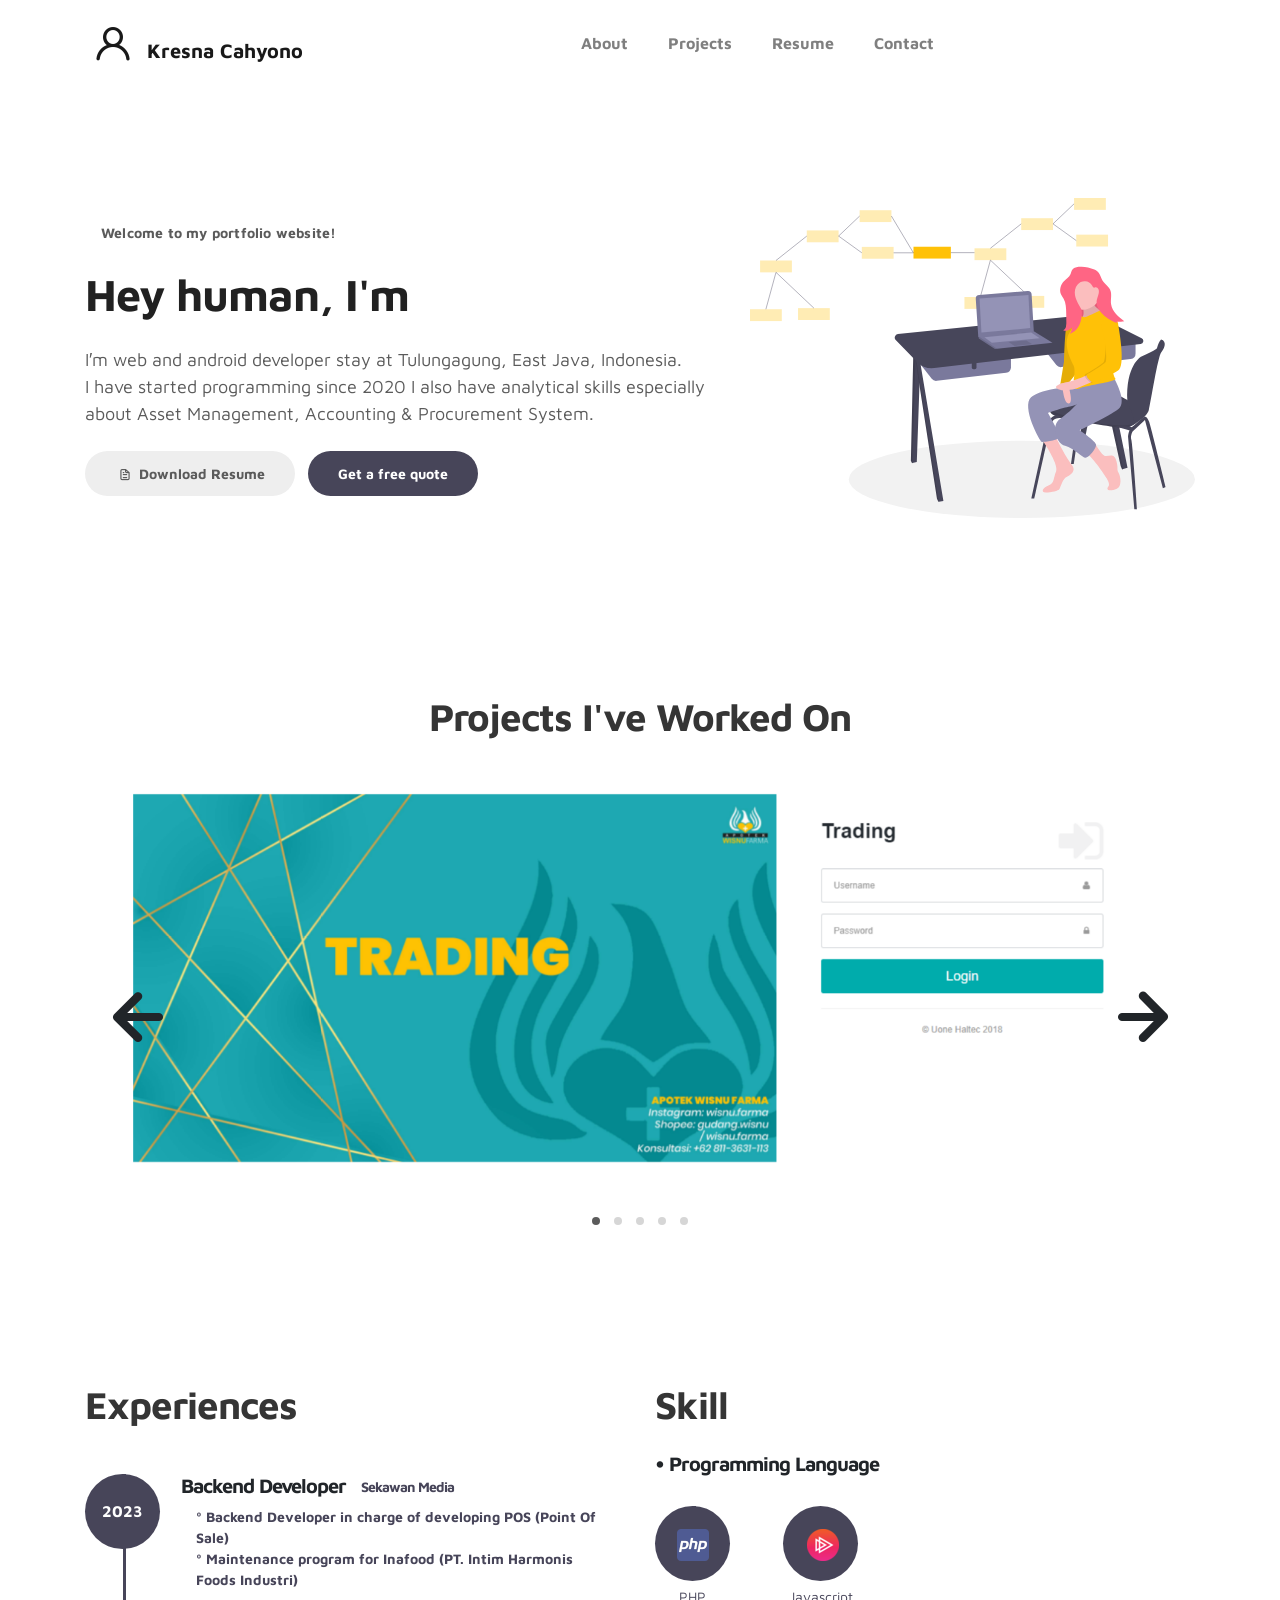
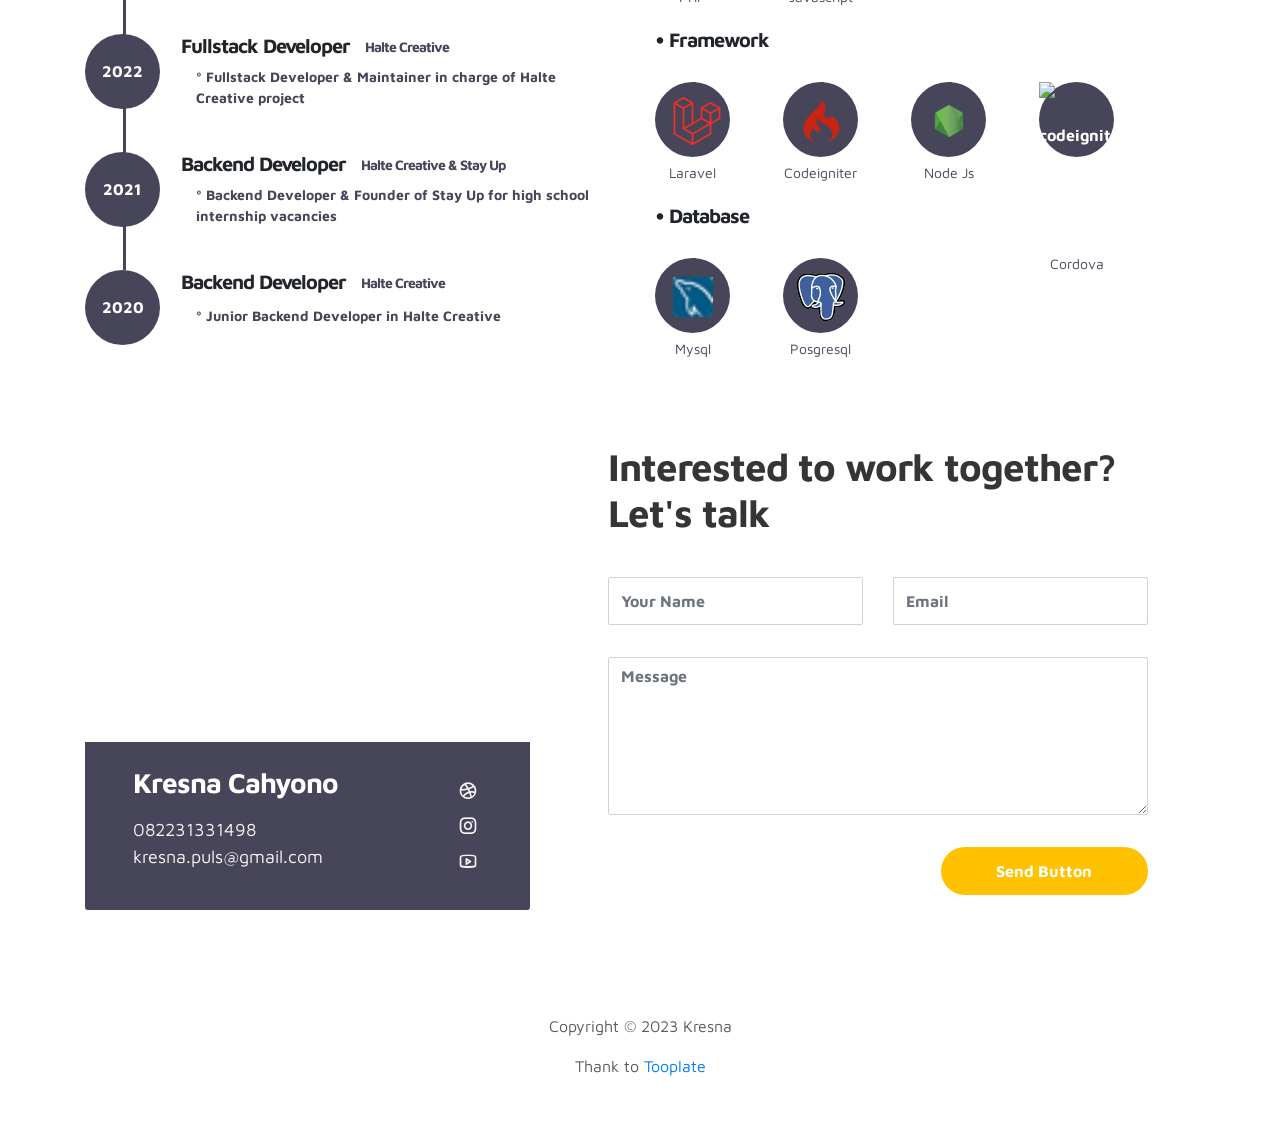
==== commit 7ede7a96: "Second Commit" ====
--- a/index.html
+++ b/index.html
@@ -54,14 +54,14 @@
                     </li>
                 </ul>
 
-                <ul class="navbar-nav ml-lg-auto">
+                <!-- <ul class="navbar-nav ml-lg-auto">
                     <div class="ml-lg-4">
                       <div class="color-mode d-lg-flex justify-content-center align-items-center">
                         <i class="color-mode-icon"></i>
                         Color mode
                       </div>
                     </div>
-                </ul>
+                </ul> -->
             </div>
         </div>
     </nav>
@@ -78,8 +78,8 @@
                             <span class="mr-2">Hey human, I'm</span>
                                 <div class="animated-info">
                                     <span class="animated-item">Programmer</span>
-                                    <span class="animated-item">Programmer</span>
-                                    <span class="animated-item">Programmer</span>
+                                    <span class="animated-item">Web</span>
+                                    <span class="animated-item">Mobile</span>
                                 </div>
                         </h1>
 
@@ -116,31 +116,31 @@
                       <div class="owl-carousel owl-theme">
                         <div class="item">
                           <div class="project-info">
-                            <img src="images/project/project-image01.png" class="img-fluid" alt="project image">
-                          </div>
-                        </div>
-
-                        <div class="item">
-                          <div class="project-info">
-                            <img src="images/project/project-image02.png" class="img-fluid" alt="project image">
-                          </div>
-                        </div>
-
-                        <div class="item">
-                          <div class="project-info">
-                            <img src="images/project/project-image03.png" class="img-fluid" alt="project image">
-                          </div>
-                        </div>
-
-                        <div class="item">
-                          <div class="project-info">
-                            <img src="images/project/project-image04.png" class="img-fluid" alt="project image">
-                          </div>
-                        </div>
-
-                        <div class="item">
-                          <div class="project-info">
-                            <img src="images/project/project-image05.png" class="img-fluid" alt="project image">
+                            <img src="images/project/wf.png" class="img-fluid" alt="project image">
+                          </div>
+                        </div>
+
+                        <div class="item">
+                          <div class="project-info">
+                            <img src="images/project/sikap.png" class="img-fluid" alt="project image">
+                          </div>
+                        </div>
+
+                        <div class="item">
+                          <div class="project-info">
+                            <img src="images/project/blud.png" class="img-fluid" alt="project image">
+                          </div>
+                        </div>
+
+                        <div class="item">
+                          <div class="project-info">
+                            <img src="images/project/pengaggaran.png" class="img-fluid" alt="project image">
+                          </div>
+                        </div>
+
+                        <div class="item">
+                          <div class="project-info">
+                            <img src="images/project/farmapos.png" class="img-fluid" alt="project image">
                           </div>
                         </div>
                       </div>
@@ -160,82 +160,120 @@
 
                     <div class="timeline">
                         <div class="timeline-wrapper">
+                            <div class="timeline-yr">
+                                <span>2023</span>
+                            </div>
+                            <div class="timeline-info">
+                                <h5><span>Backend Developer<small>Sekawan Media</small></h5>
+                                  <ul>
+                                    <li><small>º Backend Developer in charge of developing POS (Point Of Sale)</small></li>
+                                    <li><small>º Maintenance program for Inafood (PT. Intim Harmonis Foods Industri)</small></li>
+                                  </ul>
+                            </div>
+                        </div>
+
+                        <div class="timeline-wrapper">
+                            <div class="timeline-yr">
+                                <span>2022</span>
+                            </div>
+                            <div class="timeline-info">
+                                <h5><span>Fullstack Developer</span><small>Halte Creative</small></h5>
+                                <ul>
+                                  <li><small>º Fullstack Developer & Maintainer in charge of Halte Creative project</small></li>
+                                </ul>
+                            </div>
+                        </div>
+
+                        <div class="timeline-wrapper">
+                            <div class="timeline-yr">
+                                <span>2021</span>
+                            </div>
+                            <div class="timeline-info">
+                                <h5><span>Backend Developer</span><small>Halte Creative & Stay Up</small></h5>
+                                <ul>
+                                  <li><small>º Backend Developer & Founder of Stay Up for high school internship vacancies</small></li>
+                                </ul>
+                            </div>
+                        </div>
+
+                        <div class="timeline-wrapper">
                              <div class="timeline-yr">
                                   <span>2020</span>
                              </div>
                              <div class="timeline-info">
-                                  <h3><span>Backend Developer</span><small>Halte Creative</small></h3>
-                                  <p>Proin ornare non purus ut rutrum. Nulla facilisi. Aliquam laoreet libero ac pharetra feugiat. Cras ac fermentum nunc, a faucibus nunc.</p>
+                                  <h5><span>Backend Developer</span><small>Halte Creative</small></h5>
+                                  <ul>
+                                    <li><small>º Junior Backend Developer in Halte Creative</small></li>
+                                  </ul>
                              </div>
                         </div>
-
-                        <div class="timeline-wrapper">
-                            <div class="timeline-yr">
-                                <span>2021</span>
-                            </div>
-                            <div class="timeline-info">
-                                <h3><span>Backend Developer</span><small>Stay Up</small></h3>
-                                <p>Fusce rutrum augue id orci rhoncus molestie. Nunc auctor dignissim lacus vel iaculis.</p>
-                            </div>
-                        </div>
-
-                        <div class="timeline-wrapper">
-                            <div class="timeline-yr">
-                                <span>2022</span>
-                            </div>
-                            <div class="timeline-info">
-                                <h3><span>Fullstack Developer</span><small>Halte Creative</small></h3>
-                                <p>Sed fringilla vitae enim sit amet cursus. Sed cursus dictum tortor quis pharetra. Pellentesque habitant morbi tristique senectus et netus et malesuada fames ac turpis egestas.</p>
-                            </div>
-                        </div>
-                        
-                        <div class="timeline-wrapper">
-                            <div class="timeline-yr">
-                                <span>2023</span>
-                            </div>
-                            <div class="timeline-info">
-                                <h3><span>Backend Developer<small>Sekawan Media</small></h3>
-                                <p>Cras scelerisque scelerisque condimentum. Nullam at volutpat mi. Nunc auctor ipsum eget magna consequat viverra.</p>
-                            </div>
-                        </div>
-
                     </div>
                 </div>
 
                 <div class="col-lg-6 col-12">
                   <h2 class="mb-4 mobile-mt-2">Skill</h2>
-
-                    <div class="timeline">
-                        <div class="timeline-wrapper">
-                             <div class="timeline-yr">
-                                  <span class="ml-2"><img src="https://laravel.com/img/favicon/favicon.ico" alt="laravel image"></span>
-                             </div>
-                             <div class="timeline-info">
-                                  <h3><span>Mobile Web</span><small>Master Design</small></h3>
-                                  <p>Please tell your friends about Tooplate website. That would be very helpful. We need your support.</p>
-                             </div>
-                        </div>
-
-                        <div class="timeline-wrapper">
-                            <div class="timeline-yr">
-                                <span class="ml-1"><img src="https://codeigniter.com/favicon.ico" alt="codeigniter image"></span>
-                            </div>
-                            <div class="timeline-info">
-                                <h3><span>User Interfaces</span><small>Creative Agency</small></h3>
-                                <p><a rel="nofollow" href="https://www.facebook.com/tooplate">Tooplate</a> is a great website to download HTML templates without any login or email.</p>
+                  <h5>• Programming Language</h5>
+                  <div class="timeline d-flex">
+                      <div class="timeline-wrapper" style="margin-right: 8em;">
+                          <div class="timeline-yr">
+                              <span><img src="images/undraw/php.png" alt="php image"></span>
+                              <p style="font-size: 14px; margin-top: 5px; color: #474559">PHP</p>
+                          </div>
+                      </div>
+
+                        <div class="timeline-wrapper" style="margin-right: 8em;">
+                            <div class="timeline-yr">
+                                <span class="ml-1"><img src="images/undraw/js.png" alt="javascript image"></span>
+                                <p style="font-size: 14px; margin-top: 5px; color: #474559">Javascript</p>
+                            </div>
+                        </div>
+                    </div>
+                  <h5 style="margin-top: 5em;">• Framework</h5>
+                  <div class="timeline d-flex">
+                      <div class="timeline-wrapper" style="margin-right: 8em;">
+                          <div class="timeline-yr">
+                              <span class="ml-2"><img src="images/undraw/laravel.png" alt="laravel image"></span>
+                              <p style="font-size: 14px; margin-top: 5px; color: #474559">Laravel</p>
+                          </div>
+                      </div>
+
+                        <div class="timeline-wrapper" style="margin-right: 8em;">
+                            <div class="timeline-yr">
+                                <span><img src="images/undraw/ci.png" alt="codeigniter image"></span>
+                                <p style="font-size: 14px; margin-top: 5px; color: #474559">Codeigniter</p>
                             </div>
                         </div>
                         
-                        <div class="timeline-wrapper">
-                            <div class="timeline-yr">
-                                <span class="ml-1"><img src="https://jquery.com/jquery-wp-content/themes/jquery.com/i/favicon.ico" alt="codeigniter image"></span>
-                            </div>
-                            <div class="timeline-info">
-                                <h3><span>Artwork Design</span><small>New Art School</small></h3>
-                                <p>You can freely use Tooplate's templates for your business or personal sites. You cannot redistribute this template without a permission.</p>
-                            </div>
-                        </div>
-
+                        <div class="timeline-wrapper" style="margin-right: 8em;">
+                            <div class="timeline-yr">
+                                <span><img src="images/undraw/node.png" alt="codeigniter image"></span>
+                                <p style="font-size: 14px; margin-top: 5px; color: #474559">Node Js</p>
+                            </div>
+                        </div>
+                        
+                        <div class="timeline-wrapper">
+                            <div class="timeline-yr">
+                                <span><img src="images/undraw/cordova.png" style="width: 40px" alt="codeigniter image"></span>
+                                <p style="font-size: 14px; margin-top: 5px; color: #474559">Cordova</p>
+                            </div>
+                        </div>
+                    </div>
+
+                  <h5 style="margin-top: 5em;">• Database</h5>
+                  <div class="timeline d-flex">
+                      <div class="timeline-wrapper" style="margin-right: 8em;">
+                          <div class="timeline-yr">
+                              <span><img src="images/undraw/mysql.png" style="width: 40px !important;" alt="mysql image"></span>
+                              <p style="font-size: 14px; margin-top: 5px; color: #474559">Mysql</p>
+                          </div>
+                      </div>
+
+                        <div class="timeline-wrapper" style="margin-right: 8em;">
+                            <div class="timeline-yr">
+                                <span><img src="images/undraw/postgresql.png" alt="posgresql image"></span>
+                                <p style="font-size: 14px; margin-top: 5px; color: #474559">Posgresql</p>
+                            </div>
+                        </div>
                     </div>
                 </div>
                 
@@ -250,14 +288,14 @@
           
           <div class="col-lg-5 mr-lg-5 col-12">
             <div class="google-map w-100">
-              <iframe src="https://www.google.com/maps/embed?pb=!1m18!1m12!1m3!1d12088.558402180099!2d-73.99373482142036!3d40.75895421922642!2m3!1f0!2f0!3f0!3m2!1i1024!2i768!4f13.1!3m3!1m2!1s0x89c25855b8fb3083%3A0xa0f9aef176042a5c!2sTheater+District%2C+New+York%2C+NY%2C+USA!5e0!3m2!1sen!2smm!4v1549875377188" width="400" height="300" frameborder="0" style="border:0" allowfullscreen></iframe>
+              <iframe src="https://www.google.com/maps/@-8.0271833,111.9393626,3a,52.9y,8.36h,86.6t/data=!3m6!1e1!3m4!1svlRjsu-7hOgtjZV1b38mDA!2e0!7i16384!8i8192" width="400" height="300" frameborder="0" style="border:0" allowfullscreen></iframe>
             </div>
 
             <div class="contact-info d-flex justify-content-between align-items-center py-4 px-lg-5">
                 <div class="contact-info-item">
-                  <h3 class="mb-3 text-white">Say hello</h3>
-                  <p class="footer-text mb-0">010 020 0960</p>
-                  <p><a href="mailto:hello@company.co">hello@company.co</a></p>
+                  <h3 class="mb-3 text-white">Kresna Cahyono</h3>
+                  <p class="footer-text mb-0">082231331498</p>
+                  <p><a href="mailto:hello@company.co">kresna.puls@gmail.com</a></p>
                 </div>
 
                 <ul class="social-links">
@@ -304,8 +342,8 @@
                <div class="row">
 
                     <div class="col-lg-12 col-12">                                
-                        <p class="copyright-text text-center">Copyright &copy; 2019 Company Name . All rights reserved</p>
-                        <p class="copyright-text text-center">Designed by <a rel="nofollow" href="https://www.facebook.com/tooplate">Tooplate</a></p>
+                        <p class="copyright-text text-center">Copyright &copy; 2023 Kresna</p>
+                        <p class="copyright-text text-center">Thank to <a rel="nofollow" href="https://www.facebook.com/tooplate">Tooplate</a></p>
                     </div>
                     
                </div>
--- a/css/tooplate-style.css
+++ b/css/tooplate-style.css
@@ -0,0 +1,570 @@
+/*
+
+Tooplate 2115 Marvel
+
+https://www.tooplate.com/view/2115-marvel
+
+*/
+
+
+@import url("https://fonts.googleapis.com/css?family=Maven+Pro:400,700");
+body {
+  font-family: "Maven Pro", sans-serif;
+  padding-top: 70px;
+}
+
+.full-screen {
+  padding: 8rem 0;
+}
+
+.small-text {
+  color: #5b5b5b;
+  font-size: 14px;
+  font-weight: bold;
+  padding: 8px 16px;
+  border-radius: 50px;
+  letter-spacing: 0.2px;
+}
+
+ul {
+  margin: 0;
+  padding: 0;
+}
+ul li {
+  list-style: none;
+}
+
+a {
+  font-weight: normal;
+  text-decoration: none !important;
+  transition: all 0.4s ease;
+}
+a:hover {
+  color: #ffc200 !important;
+}
+
+.navbar-brand .uil {
+  font-size: 40px;
+}
+
+p {
+  font-size: 18px;
+  font-weight: 300;
+  line-height: 1.5;
+  color: #5b5b5b;
+}
+
+h1, h2, h3, h4, h5, h6 {
+  font-weight: bold;
+  letter-spacing: -1px;
+}
+
+h1 {
+  color: #212121;
+  font-size: 2.8em;
+  margin: 24px 0;
+}
+
+h2 {
+  color: #353535;
+  font-size: 2.4em;
+  font-weight: bold;
+}
+
+h3 {
+  color: #484848;
+}
+
+h3,
+b, strong {
+  font-weight: bold;
+}
+
+.custom-btn {
+  background: #eee;
+  color: #5b5b5b;
+  font-weight: bold;
+  border-radius: 50px;
+  padding: 13px 29px;
+  font-size: 14px;
+  line-height: normal;
+  overflow: hidden;
+  transition: all 0.4s ease;
+}
+.custom-btn:hover {
+  color: #ffc200;
+}
+.custom-btn.custom-btn-bg {
+  background: #474559;
+  color: #ffffff;
+}
+.custom-btn.custom-btn-bg:hover {
+  background: #ffc200;
+  color: #ffffff !important;
+}
+
+.animated {
+  position: relative;
+}
+
+.animated-info {
+  display: inline-block;
+  vertical-align: top;
+  margin-top: 5px;
+  min-width: 260px;
+  position: relative;
+}
+
+.animated-item {
+  color: #ffc200;
+}
+
+.animated-item {
+  font-size: 38px;
+  line-height: inherit;
+  display: block;
+  opacity: 0;
+  overflow: hidden;
+  position: absolute;
+  top: 0;
+  right: 0;
+  left: 0;
+  animation: BottomTotop 6s linear infinite 0s;
+}
+.animated-item:nth-child(2n+2) {
+  animation-delay: 2s;
+}
+.animated-item:nth-child(3n+3) {
+  animation-delay: 4s;
+}
+
+@keyframes BottomTotop {
+  0% {
+    opacity: 0;
+  }
+  5% {
+    opacity: 0;
+    transform: translateY(5px);
+  }
+  10% {
+    opacity: 1;
+    transform: translateY(0px);
+  }
+  25% {
+    opacity: 1;
+    transform: translateY(0px);
+  }
+  30% {
+    opacity: 0;
+    transform: translateY(5px);
+  }
+  80% {
+    opacity: 0;
+  }
+  100% {
+    opacity: 0;
+  }
+}
+.navbar {
+  position: fixed;
+  top: 0;
+  right: 0;
+  left: 0;
+  z-index: 999999;
+  will-change: transform;
+  transition: transform 200ms linear;
+}
+.navbar[class*="-unpinned"] {
+  transform: translate(0, -150%);
+}
+.navbar[class*="-pinned"] {
+  transform: translate(0, 0);
+}
+.navbar[class*="headroom--not-top"] {
+  background: #ffffff;
+  border-bottom: 1px solid #f0f0f0;
+  padding-top: 0;
+  padding-bottom: 0;
+}
+
+.navbar-brand {
+  font-weight: bold;
+}
+
+.navbar-expand-sm .navbar-nav .nav-link {
+  padding: 0 20px;
+}
+
+.nav-link {
+  font-weight: bold;
+  font-size: 16px;
+  overflow: hidden;
+}
+.nav-link span {
+  position: relative;
+  display: inline-block;
+  transition: transform 0.3s;
+}
+.nav-link span:before {
+  position: absolute;
+  top: 100%;
+  content: attr(data-hover);
+  transform: translate3d(0, 0, 0);
+}
+
+.navbar-light .navbar-nav .nav-link:focus,
+.navbar-light .navbar-nav .nav-link:hover {
+  color: #ffc200;
+  font-weight: bold;
+}
+.navbar-light .navbar-nav .nav-link:focus span,
+.navbar-light .navbar-nav .nav-link:hover span {
+  transform: translateY(-100%);
+}
+
+.navbar-light .navbar-toggler-icon {
+  background: none;
+}
+
+.navbar-toggler {
+  border: 0;
+  padding: 0;
+  width: 32px;
+  height: 32px;
+  line-height: 32px;
+  outline: none;
+  cursor: pointer;
+  margin-right: 10px;
+}
+.navbar-toggler:focus {
+  outline: none;
+}
+.navbar-toggler[aria-expanded="true"] .navbar-toggler-icon:first-child {
+  transform: rotate(45deg);
+  top: 6px;
+}
+.navbar-toggler[aria-expanded="true"] .navbar-toggler-icon:nth-child(2) {
+  display: none;
+}
+.navbar-toggler[aria-expanded="true"] .navbar-toggler-icon:last-child {
+  transform: rotate(-45deg);
+  bottom: 1px;
+}
+.navbar-toggler .navbar-toggler-icon {
+  background: #212121;
+  display: block;
+  width: 100%;
+  height: 2px;
+  margin: 5px 0;
+  transition: all 0.4s ease;
+  position: relative;
+}
+
+.copyright-text {
+  font-size: 16px;
+  font-weight: normal;
+  display: block;
+}
+
+.color-mode {
+  font-weight: bold;
+  cursor: pointer;
+}
+
+.color-mode-icon {
+  position: relative;
+  right: 6px;
+}
+.color-mode-icon:after {
+  font-family: 'unicons';
+  content: '\ea9f';
+  font-size: 30px;
+  font-weight: 300;
+  font-style: normal;
+}
+.color-mode-icon.active:after {
+  font-family: 'unicons';
+  content: '\eb65';
+  font-size: 30px;
+  color: #ffffff;
+}
+
+.dark-mode {
+  background: #0c0c0d;
+}
+.dark-mode .navbar-light .navbar-nav .nav-link {
+  color: rgba(255, 255, 255, 0.8);
+}
+.dark-mode .navbar-light .navbar-nav .nav-link:hover {
+  color: #ffc200;
+}
+.dark-mode .navbar[class*="headroom--not-top"] {
+  background: #0c0c0d;
+  border-bottom: 1px solid #1f1f1f;
+}
+.dark-mode .small-text {
+  background: #0d0c15;
+  color: #ffffff;
+}
+.dark-mode .feature-card .uil,
+.dark-mode .navbar-light .navbar-brand,
+.dark-mode h1, .dark-mode h2, .dark-mode h3, .dark-mode h4, .dark-mode h5, .dark-mode h6,
+.dark-mode .color-mode {
+  color: #ffffff;
+}
+.dark-mode .owl-carousel .owl-nav button.owl-next,
+.dark-mode .owl-carousel .owl-nav button.owl-prev,
+.dark-mode .owl-carousel button.owl-dot {
+  color: #ffffff;
+}
+
+.timeline-wrapper {
+  position: relative;
+  padding: 22px 0;
+}
+.timeline-wrapper:last-child:before {
+  height: 0;
+}
+.timeline-wrapper:before {
+  content: "";
+  background: #474559;
+  width: 3px;
+  height: 100%;
+  position: absolute;
+  left: 38px;
+}
+
+.timeline-yr {
+  background: #474559;
+  border-radius: 100%;
+  position: absolute;
+  width: 75px;
+  height: 75px;
+  line-height: 75px;
+  text-align: center;
+}
+.timeline-yr span {
+  color: #ffffff;
+  font-size: 16px;
+  font-weight: bold;
+  display: block;
+  line-height: 75px;
+}
+
+.timeline-info {
+  display: inline-block;
+  vertical-align: top;
+  max-width: 432px;
+  margin-left: 6em;
+}
+.timeline-info small {
+  color: #474559;
+  font-size: 14px;
+  font-weight: bold;
+  display: inline-block;
+  vertical-align: middle;
+  margin-left: 15px;
+}
+
+.owl-carousel .owl-nav span {
+  display: none;
+}
+.owl-carousel .owl-nav .owl-prev:before,
+.owl-carousel .owl-nav .owl-next:before {
+  background: none;
+  padding: 0;
+  display: block;
+  position: absolute;
+  top: 50%;
+  transform: translate(0, -50%);
+  font-family: 'unicons';
+  font-size: 100px;
+  line-height: normal;
+}
+.owl-carousel .owl-nav .owl-prev:before {
+  content: '\e833';
+  left: -45px;
+}
+.owl-carousel .owl-nav .owl-next:before {
+  content: '\e836';
+  right: -45px;
+}
+
+.owl-theme .owl-nav [class*=owl-] {
+  background: none;
+  border-radius: 0;
+  margin: 0;
+  padding: 0;
+  font-size: inherit;
+}
+.owl-theme .owl-nav [class*=owl-]:hover {
+  color: #ffc200;
+}
+.owl-theme .owl-dots .owl-dot {
+  outline: none;
+}
+.owl-theme .owl-dots .owl-dot span {
+  width: 8px;
+  height: 8px;
+}
+.owl-theme .owl-dots .owl-dot.active span, .owl-theme .owl-dots .owl-dot:hover span {
+  background: #5b5b5b;
+}
+
+.google-map iframe {
+  width: 100%;
+}
+
+.contact-form {
+  position: relative;
+}
+.contact-form .form-control {
+  background: transparent;
+  border-radius: 2px;
+  outline: none;
+  box-shadow: none;
+  font-weight: bold;
+  margin: 16px 0;
+}
+.contact-form .form-control:not(textarea) {
+  height: 48px;
+}
+.contact-form .form-control:hover, .contact-form .form-control:focus {
+  border-color: #ffc200;
+}
+.contact-form .submit-btn {
+  background: #ffc200;
+  border-radius: 50px;
+  color: #ffffff;
+  font-weight: bold;
+  border: 0;
+  cursor: pointer;
+  transition: all 0.4s ease;
+}
+.contact-form .submit-btn:hover {
+  background: #474559;
+}
+
+.contact-info {
+  background: #474559;
+  border-radius: 0 0 3px 3px;
+  position: relative;
+  bottom: 8px;
+}
+.contact-info p, .contact-info a {
+  color: #f7f3f3;
+}
+
+.social-links .uil {
+  color: #f7f3f3;
+  font-size: 20px;
+  display: block;
+  margin: 5px 0;
+}
+.social-links .uil:hover {
+  color: #ffc200;
+}
+
+@media (min-width: 1270px) {
+  .owl-theme .owl-dots {
+    position: relative;
+    bottom: 50px;
+  }
+}
+@media (max-width: 991px) {
+  .full-screen {
+    padding-bottom: 4rem;
+  }
+
+  .color-mode {
+    display: none;
+  }
+
+  .about-image {
+    margin-top: 4em;
+  }
+
+  .mobile-mt-2,
+  .contact-form {
+    margin-top: 2em;
+  }
+
+  .contact-info {
+    padding: 0 2rem;
+  }
+}
+@media (max-width: 767px) {
+  h1 {
+    font-size: 2.4em;
+  }
+
+  h2 {
+    font-size: 2em;
+  }
+
+  .animated-item {
+    font-size: 28px;
+  }
+
+  .navbar-collapse {
+    background: #ffffff;
+    text-align: center;
+    padding-bottom: 20px;
+  }
+
+  .navbar-expand-sm .navbar-nav .nav-link {
+    padding: 3px 20px;
+  }
+}
+@media (max-width: 580px) {
+	.animated-info {
+		min-width: 200px;
+	}
+  .animated-item {
+    font-size: 30px;
+  }
+
+  .custom-btn-group {
+    text-align: center;
+  }
+
+  .custom-btn {
+    display: block;
+    margin: 10px 0;
+  }
+
+  .owl-theme .owl-nav {
+    display: none;
+  }
+
+  .timeline-info small {
+    display: block;
+    margin: 10px 0 0 0;
+  }
+}
+@media (max-width: 320px) {
+  .animated-text {
+    margin-top: 0;
+  }
+
+  .about-text {
+    text-align: center;
+  }
+
+  .full-screen {
+    padding: 4rem 0;
+  }
+
+  .mobile-block {
+    display: block;
+  }
+
+  .contact-info {
+    flex-direction: column;
+  }
+
+  .social-links li {
+    display: inline-block;
+    vertical-align: top;
+  }
+}
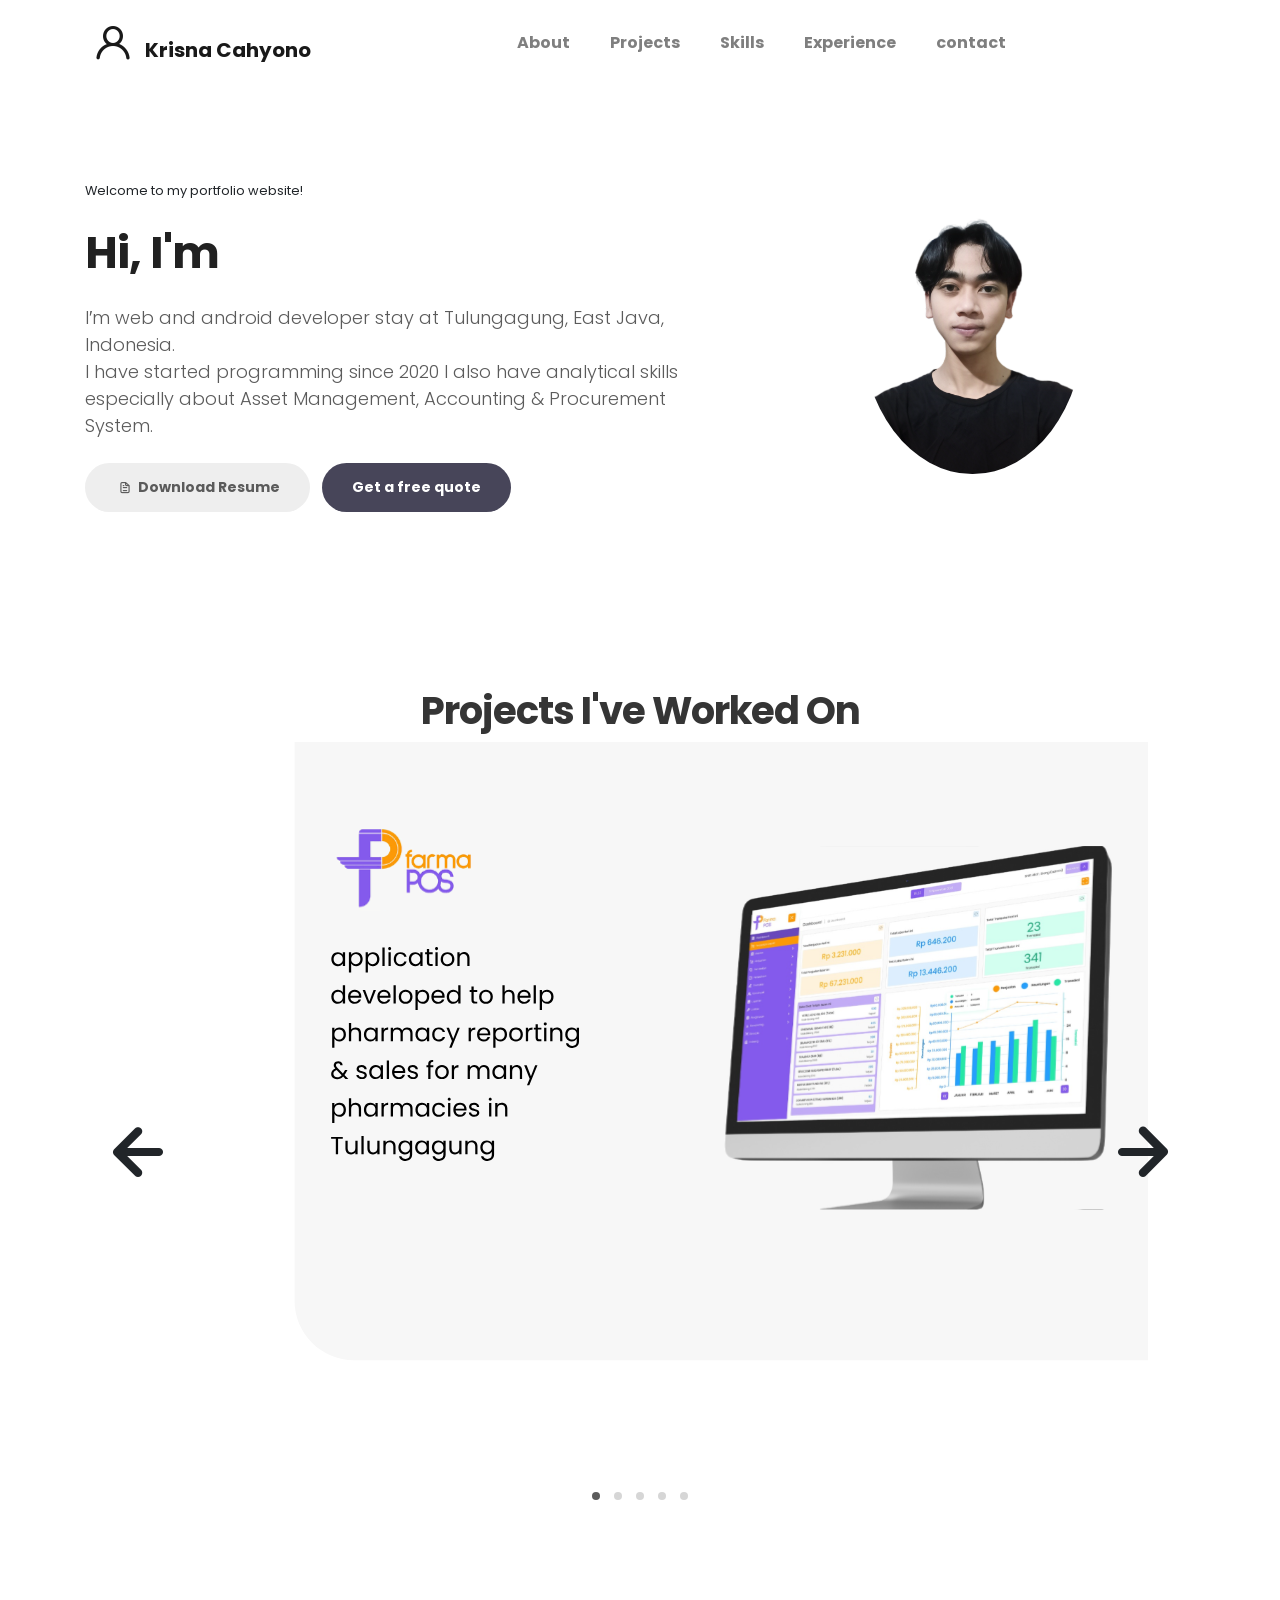
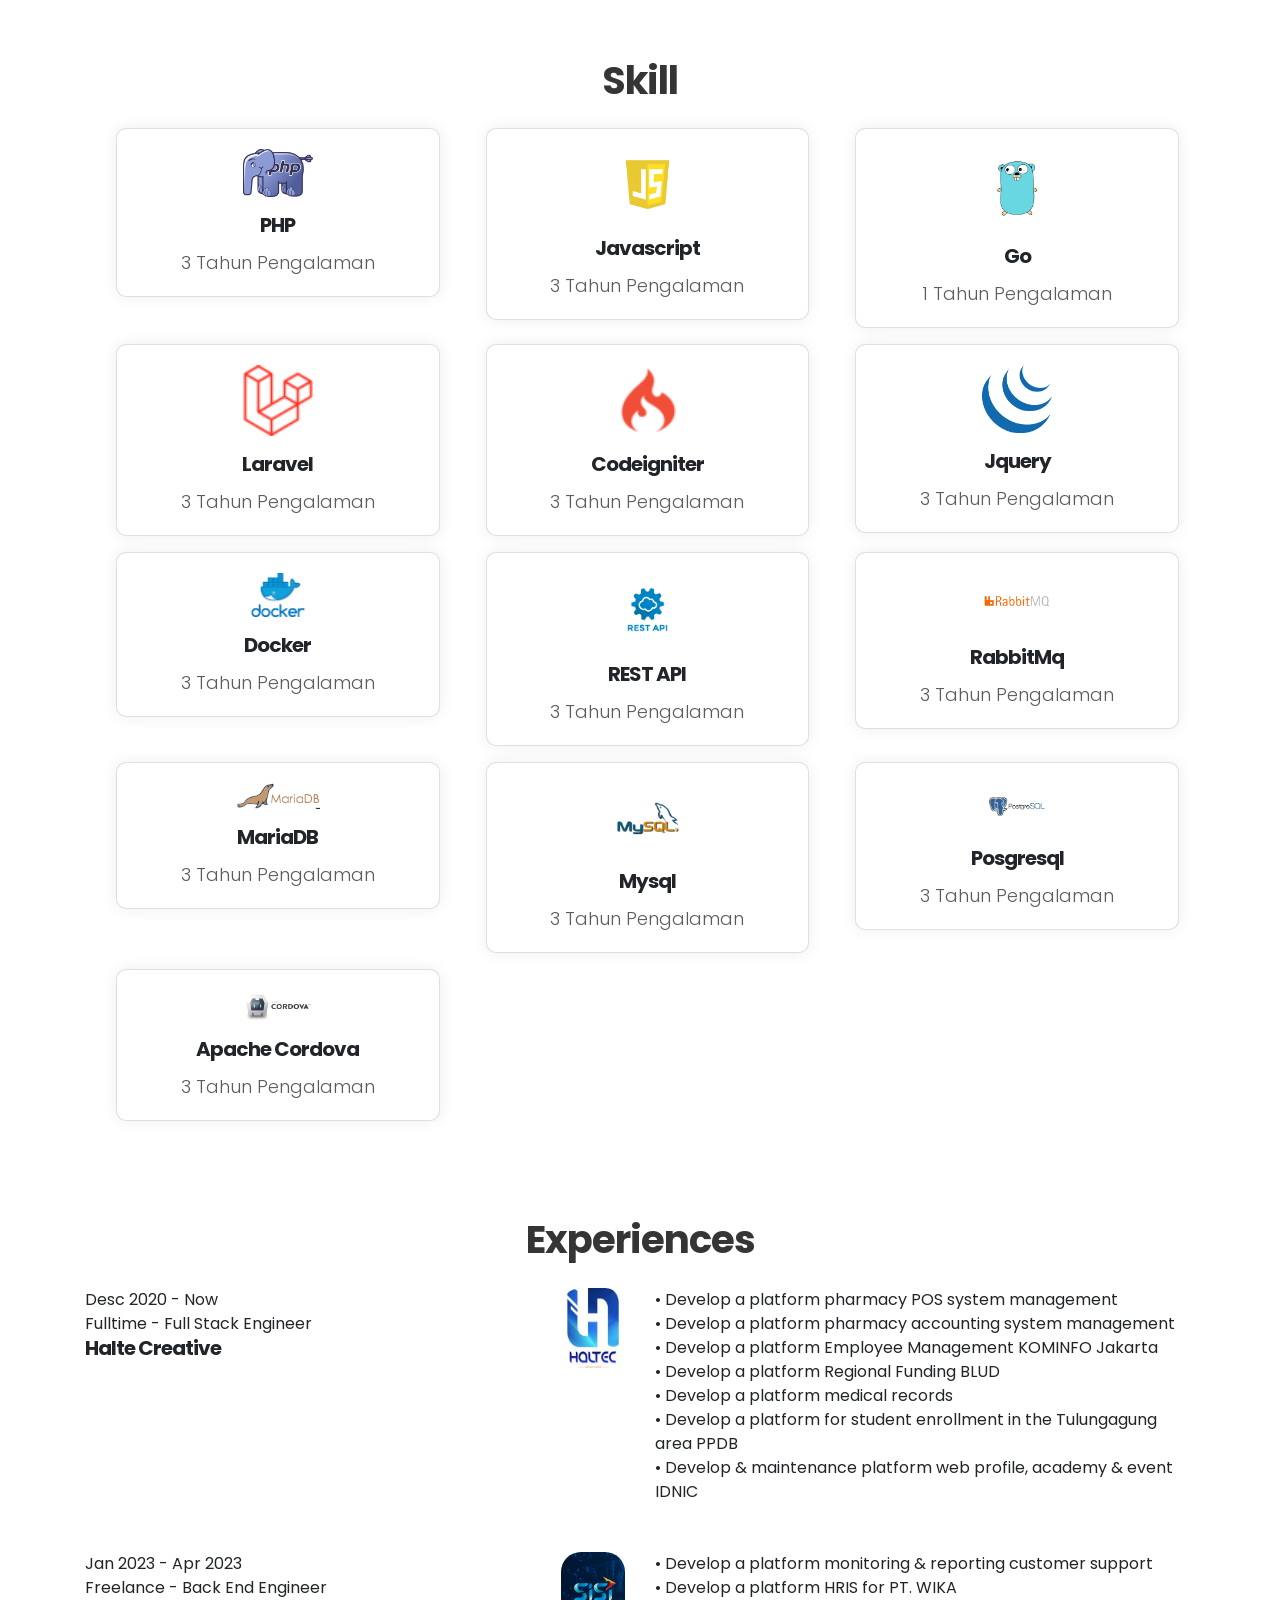
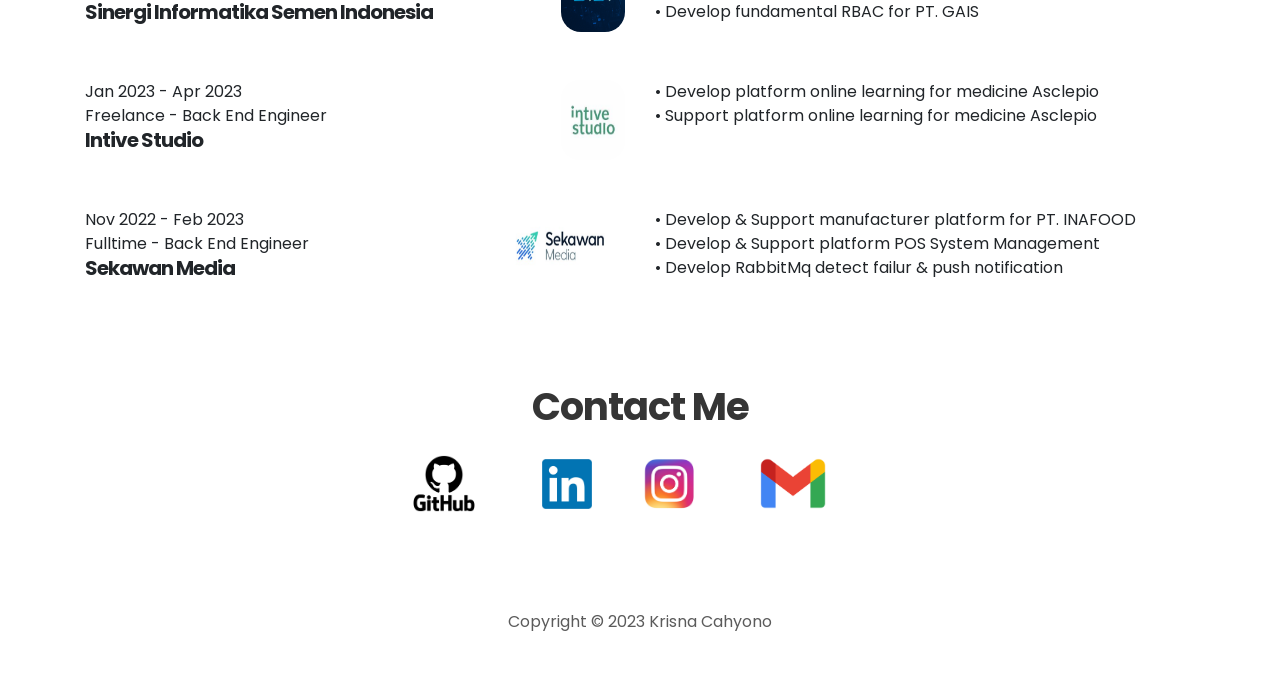
==== commit 683c1722: "update: remake portfolio website" ====
--- a/index.html
+++ b/index.html
@@ -7,7 +7,9 @@
     <meta name="author" content="">
 
     <title>Kresna Cahyono</title>
-
+    <link rel="preconnect" href="https://fonts.googleapis.com">
+    <link rel="preconnect" href="https://fonts.gstatic.com" crossorigin>
+    <link href="https://fonts.googleapis.com/css2?family=Poppins:wght@100&display=swap" rel="stylesheet">
     <link rel="stylesheet" href="css/bootstrap.min.css">
     <link rel="stylesheet" href="css/unicons.css">
     <link rel="stylesheet" href="css/owl.carousel.min.css">
@@ -15,6 +17,7 @@
 
     <!-- MAIN STYLE -->
     <link rel="stylesheet" href="css/tooplate-style.css">
+    <link rel="stylesheet" href="css/style.css">
     
 <!--
 
@@ -29,10 +32,9 @@
     <!-- MENU -->
     <nav class="navbar navbar-expand-sm navbar-light">
         <div class="container">
-            <a class="navbar-brand" href="index.html"><i class='uil uil-user'></i> Kresna Cahyono</a>
-
-            <button class="navbar-toggler" type="button" data-toggle="collapse" data-target="#navbarNav" aria-controls="navbarNav" aria-expanded="false"
-                aria-label="Toggle navigation">
+            <a class="navbar-brand" href="index.html"><i class='uil uil-user'></i> Krisna Cahyono</a>
+
+            <button class="navbar-toggler" type="button" data-toggle="collapse" data-target="#navbarNav" aria-controls="navbarNav" aria-expanded="false" aria-label="Toggle navigation">
                 <span class="navbar-toggler-icon"></span>
                 <span class="navbar-toggler-icon"></span>
                 <span class="navbar-toggler-icon"></span>
@@ -47,10 +49,13 @@
                         <a href="#project" class="nav-link"><span data-hover="Projects">Projects</span></a>
                     </li>
                     <li class="nav-item">
-                        <a href="#resume" class="nav-link"><span data-hover="Resume">Resume</span></a>
+                        <a href="#skills" class="nav-link"><span data-hover="Skills">Skills</span></a>
                     </li>
                     <li class="nav-item">
-                        <a href="#contact" class="nav-link"><span data-hover="Contact">Contact</span></a>
+                        <a href="#experience" class="nav-link"><span data-hover="Experience">Experience</span></a>
+                    </li>
+                    <li class="nav-item">
+                        <a href="#contact" class="nav-link"><span data-hover="Contact">contact</span></a>
                     </li>
                 </ul>
 
@@ -70,12 +75,11 @@
     <section class="about full-screen d-lg-flex justify-content-center align-items-center" id="about">
         <div class="container">
             <div class="row">
-                
                 <div class="col-lg-7 col-md-12 col-12 d-flex align-items-center">
                     <div class="about-text">
-                        <small class="small-text">Welcome to <span class="mobile-block">my portfolio website!</span></small>
+                        <small>Welcome to <span class="mobile-block">my portfolio website!</span></small>
                         <h1 class="animated animated-text">
-                            <span class="mr-2">Hey human, I'm</span>
+                            <span class="mr-2">Hi, I'm</span>
                                 <div class="animated-info">
                                     <span class="animated-item">Programmer</span>
                                     <span class="animated-item">Web</span>
@@ -93,8 +97,8 @@
                 </div>
 
                 <div class="col-lg-5 col-md-12 col-12">
-                    <div class="about-image svg">
-                        <img src="images/undraw/undraw_software_engineer_lvl5.svg" class="img-fluid" alt="svg image">
+                    <div class="about-image svg d-flex justify-content-center">
+                        <img src="images/me.png" style="width: 50%" class="img-fluid rounded-circle" alt="my avatar">
                     </div>
                 </div>
 
@@ -105,178 +109,318 @@
     <!-- PROJECTS -->
     <section class="project py-5" id="project">
         <div class="container">
-                
-                <div class="row">
-                  <div class="col-lg-11 text-center mx-auto col-12">
-
-                      <div class="col-lg-8 mx-auto">
-                        <h2>Projects I've Worked On</h2>
-                      </div>
-
-                      <div class="owl-carousel owl-theme">
-                        <div class="item">
-                          <div class="project-info">
-                            <img src="images/project/wf.png" class="img-fluid" alt="project image">
-                          </div>
-                        </div>
-
-                        <div class="item">
-                          <div class="project-info">
-                            <img src="images/project/sikap.png" class="img-fluid" alt="project image">
-                          </div>
-                        </div>
-
-                        <div class="item">
-                          <div class="project-info">
-                            <img src="images/project/blud.png" class="img-fluid" alt="project image">
-                          </div>
-                        </div>
-
-                        <div class="item">
-                          <div class="project-info">
-                            <img src="images/project/pengaggaran.png" class="img-fluid" alt="project image">
-                          </div>
-                        </div>
-
-                        <div class="item">
-                          <div class="project-info">
-                            <img src="images/project/farmapos.png" class="img-fluid" alt="project image">
-                          </div>
-                        </div>
-                      </div>
-
-                  </div>
-                </div>
+            <div class="row">
+              <div class="col-lg-11 text-center mx-auto col-12">
+                  <div class="col-lg-8 mx-auto">
+                    <h2>Projects I've Worked On</h2>
+                  </div>
+
+                  <div class="owl-carousel owl-theme">
+                    <div class="item">
+                      <div class="project-info">
+                        <img src="images/project/project_1.svg" class="img-fluid" alt="project image">
+                      </div>
+                    </div>
+
+                    <div class="item">
+                      <div class="project-info">
+                        <img src="images/project/project_2.svg" class="img-fluid" alt="project image">
+                      </div>
+                    </div>
+
+                    <div class="item">
+                      <div class="project-info">
+                        <img src="images/project/project_3.svg" class="img-fluid" alt="project image">
+                      </div>
+                    </div>
+
+                    <div class="item">
+                      <div class="project-info">
+                        <img src="images/project/project_4.svg" class="img-fluid" alt="project image">
+                      </div>
+                    </div>
+
+                    <div class="item">
+                      <div class="project-info">
+                        <img src="images/project/project_5.svg" class="img-fluid" alt="project image">
+                      </div>
+                    </div>
+                  </div>
+              </div>
+            </div>
         </div>
     </section>
 
+    <div class="py-5 d-lg d-flex justify-content-center align-item-center" id="skills">
+      <div class="container">
+          <h2 class="text-center">Skill</h2>
+          <div class="row ml-3">
+            <div class="col-lg-4 col-12">
+              <div class="card mr-3 mt-3" style="border-radius: 10px; box-shadow: 0px 0px 1em #eee;">
+                <div class="card-body text-center">
+                  <img src="images/undraw/php.png" style="width: 25%;" class="card-img-top img-fluid" alt="...">
+                  <h5 class="card-title mt-3">PHP</h5>
+                  <p class="card-text">3 Tahun Pengalaman</p>
+                </div>
+              </div>
+            </div>
+            <div class="col-lg-4 col-12">
+              <div class="card mr-3 mt-3" style="border-radius: 10px; box-shadow: 0px 0px 1em #eee;">
+                <div class="card-body text-center">
+                  <img src="images/undraw/javascript.png" style="width: 25%;" class="card-img-top img-fluid" alt="...">
+                  <h5 class="card-title mt-3">Javascript</h5>
+                  <p class="card-text">3 Tahun Pengalaman</p>
+                </div>
+              </div>
+            </div>
+            <div class="col-lg-4 col-12">
+              <div class="card mr-3 mt-3" style="border-radius: 10px; box-shadow: 0px 0px 1em #eee;">
+                <div class="card-body text-center">
+                  <img src="images/undraw/go.png" style="width: 50%;" class="card-img-top img-fluid" alt="...">
+                  <h5 class="card-title mt-3">Go</h5>
+                  <p class="card-text">1 Tahun Pengalaman</p>
+                </div>
+              </div>
+            </div>
+          </div>
+          <div class="row ml-3">
+            <div class="col-lg-4 col-12">
+              <div class="card mr-3 mt-3" style="border-radius: 10px; box-shadow: 0px 0px 1em #eee;">
+                <div class="card-body text-center">
+                  <img src="images/undraw/laravel.png" style="width: 25%;" class="card-img-top img-fluid" alt="...">
+                  <h5 class="card-title mt-3">Laravel</h5>
+                  <p class="card-text">3 Tahun Pengalaman</p>
+                </div>
+              </div>
+            </div>
+            <div class="col-lg-4 col-12">
+              <div class="card mr-3 mt-3" style="border-radius: 10px; box-shadow: 0px 0px 1em #eee;">
+                <div class="card-body text-center">
+                  <img src="images/undraw/ci.png" style="width: 25%;" class="card-img-top img-fluid" alt="...">
+                  <h5 class="card-title mt-3">Codeigniter</h5>
+                  <p class="card-text">3 Tahun Pengalaman</p>
+                </div>
+              </div>
+            </div>
+            <div class="col-lg-4 col-12">
+              <div class="card mr-3 mt-3" style="border-radius: 10px; box-shadow: 0px 0px 1em #eee;">
+                <div class="card-body text-center">
+                  <img src="images/undraw/jquery.png" style="width: 25%;" class="card-img-top img-fluid" alt="...">
+                  <h5 class="card-title mt-3">Jquery</h5>
+                  <p class="card-text">3 Tahun Pengalaman</p>
+                </div>
+              </div>
+            </div>
+          </div>
+          <div class="row ml-3">
+            <div class="col-lg-4 col-12">
+              <div class="card mr-3 mt-3" style="border-radius: 10px; box-shadow: 0px 0px 1em #eee;">
+                <div class="card-body text-center">
+                  <img src="images/undraw/docker.jpg" style="width: 30%;" class="card-img-top img-fluid" alt="...">
+                  <h5 class="card-title mt-3">Docker</h5>
+                  <p class="card-text">3 Tahun Pengalaman</p>
+                </div>
+              </div>
+            </div>
+            <div class="col-lg-4 col-12">
+              <div class="card mr-3 mt-3" style="border-radius: 10px; box-shadow: 0px 0px 1em #eee;">
+                <div class="card-body text-center">
+                  <img src="images/undraw/rest_api.png" style="width: 25%;" class="card-img-top img-fluid" alt="...">
+                  <h5 class="card-title mt-3">REST API</h5>
+                  <p class="card-text">3 Tahun Pengalaman</p>
+                </div>
+              </div>
+            </div>
+            <div class="col-lg-4 col-12">
+              <div class="card mr-3 mt-3" style="border-radius: 10px; box-shadow: 0px 0px 1em #eee;">
+                <div class="card-body text-center">
+                  <img src="images/undraw/rabbitmq-logo.webp" style="width: 30%;" class="card-img-top img-fluid" alt="...">
+                  <h5 class="card-title mt-3">RabbitMq</h5>
+                  <p class="card-text">3 Tahun Pengalaman</p>
+                </div>
+              </div>
+            </div>
+          </div>
+          <div class="row ml-3">
+            <div class="col-lg-4 col-12">
+              <div class="card mr-3 mt-3" style="border-radius: 10px; box-shadow: 0px 0px 1em #eee;">
+                <div class="card-body text-center">
+                  <img src="images/undraw/madiadb.png" style="width: 30%;" class="card-img-top img-fluid" alt="...">
+                  <h5 class="card-title mt-3">MariaDB</h5>
+                  <p class="card-text">3 Tahun Pengalaman</p>
+                </div>
+              </div>
+            </div>
+            <div class="col-lg-4 col-12">
+              <div class="card mr-3 mt-3" style="border-radius: 10px; box-shadow: 0px 0px 1em #eee;">
+                <div class="card-body text-center">
+                  <img src="images/undraw/mysql.png" style="width: 25%;" class="card-img-top img-fluid" alt="...">
+                  <h5 class="card-title mt-3">Mysql</h5>
+                  <p class="card-text">3 Tahun Pengalaman</p>
+                </div>
+              </div>
+            </div>
+            <div class="col-lg-4 col-12">
+              <div class="card mr-3 mt-3" style="border-radius: 10px; box-shadow: 0px 0px 1em #eee;">
+                <div class="card-body text-center">
+                  <img src="images/undraw/postgres.png" style="width: 30%;" class="card-img-top img-fluid" alt="...">
+                  <h5 class="card-title mt-3">Posgresql</h5>
+                  <p class="card-text">3 Tahun Pengalaman</p>
+                </div>
+              </div>
+            </div>
+          </div>
+          <div class="row ml-3">
+            <div class="col-lg-4 col-12">
+              <div class="card mr-3 mt-3" style="border-radius: 10px; box-shadow: 0px 0px 1em #eee;">
+                <div class="card-body text-center">
+                  <img src="images/undraw/cordova.png" style="width: 25%;" class="card-img-top img-fluid" alt="...">
+                  <h5 class="card-title mt-3">Apache Cordova</h5>
+                  <p class="card-text">3 Tahun Pengalaman</p>
+                </div>
+              </div>
+            </div>
+          </div>
+      </div>
+    </div>
+
     <!-- FEATURES -->
-    <section class="resume py-5 d-lg-flex justify-content-center align-items-center" id="resume">
+    <section class="resume py-5 d-lg-flex justify-content-center align-items-center" id="experience">
         <div class="container">
-            <div class="row">
-
-                <div class="col-lg-6 col-12">
-                  <h2 class="mb-4">Experiences</h2>
-
-                    <div class="timeline">
-                        <div class="timeline-wrapper">
-                            <div class="timeline-yr">
-                                <span>2023</span>
-                            </div>
-                            <div class="timeline-info">
-                                <h5><span>Backend Developer<small>Sekawan Media</small></h5>
-                                  <ul>
-                                    <li><small>º Backend Developer in charge of developing POS (Point Of Sale)</small></li>
-                                    <li><small>º Maintenance program for Inafood (PT. Intim Harmonis Foods Industri)</small></li>
-                                  </ul>
-                            </div>
-                        </div>
-
-                        <div class="timeline-wrapper">
-                            <div class="timeline-yr">
-                                <span>2022</span>
-                            </div>
-                            <div class="timeline-info">
-                                <h5><span>Fullstack Developer</span><small>Halte Creative</small></h5>
-                                <ul>
-                                  <li><small>º Fullstack Developer & Maintainer in charge of Halte Creative project</small></li>
-                                </ul>
-                            </div>
-                        </div>
-
-                        <div class="timeline-wrapper">
-                            <div class="timeline-yr">
-                                <span>2021</span>
-                            </div>
-                            <div class="timeline-info">
-                                <h5><span>Backend Developer</span><small>Halte Creative & Stay Up</small></h5>
-                                <ul>
-                                  <li><small>º Backend Developer & Founder of Stay Up for high school internship vacancies</small></li>
-                                </ul>
-                            </div>
-                        </div>
-
-                        <div class="timeline-wrapper">
-                             <div class="timeline-yr">
-                                  <span>2020</span>
-                             </div>
-                             <div class="timeline-info">
-                                  <h5><span>Backend Developer</span><small>Halte Creative</small></h5>
-                                  <ul>
-                                    <li><small>º Junior Backend Developer in Halte Creative</small></li>
-                                  </ul>
-                             </div>
-                        </div>
-                    </div>
-                </div>
-
-                <div class="col-lg-6 col-12">
-                  <h2 class="mb-4 mobile-mt-2">Skill</h2>
-                  <h5>• Programming Language</h5>
-                  <div class="timeline d-flex">
-                      <div class="timeline-wrapper" style="margin-right: 8em;">
-                          <div class="timeline-yr">
-                              <span><img src="images/undraw/php.png" alt="php image"></span>
-                              <p style="font-size: 14px; margin-top: 5px; color: #474559">PHP</p>
-                          </div>
-                      </div>
-
-                        <div class="timeline-wrapper" style="margin-right: 8em;">
-                            <div class="timeline-yr">
-                                <span class="ml-1"><img src="images/undraw/js.png" alt="javascript image"></span>
-                                <p style="font-size: 14px; margin-top: 5px; color: #474559">Javascript</p>
-                            </div>
-                        </div>
-                    </div>
-                  <h5 style="margin-top: 5em;">• Framework</h5>
-                  <div class="timeline d-flex">
-                      <div class="timeline-wrapper" style="margin-right: 8em;">
-                          <div class="timeline-yr">
-                              <span class="ml-2"><img src="images/undraw/laravel.png" alt="laravel image"></span>
-                              <p style="font-size: 14px; margin-top: 5px; color: #474559">Laravel</p>
-                          </div>
-                      </div>
-
-                        <div class="timeline-wrapper" style="margin-right: 8em;">
-                            <div class="timeline-yr">
-                                <span><img src="images/undraw/ci.png" alt="codeigniter image"></span>
-                                <p style="font-size: 14px; margin-top: 5px; color: #474559">Codeigniter</p>
-                            </div>
-                        </div>
-                        
-                        <div class="timeline-wrapper" style="margin-right: 8em;">
-                            <div class="timeline-yr">
-                                <span><img src="images/undraw/node.png" alt="codeigniter image"></span>
-                                <p style="font-size: 14px; margin-top: 5px; color: #474559">Node Js</p>
-                            </div>
-                        </div>
-                        
-                        <div class="timeline-wrapper">
-                            <div class="timeline-yr">
-                                <span><img src="images/undraw/cordova.png" style="width: 40px" alt="codeigniter image"></span>
-                                <p style="font-size: 14px; margin-top: 5px; color: #474559">Cordova</p>
-                            </div>
-                        </div>
-                    </div>
-
-                  <h5 style="margin-top: 5em;">• Database</h5>
-                  <div class="timeline d-flex">
-                      <div class="timeline-wrapper" style="margin-right: 8em;">
-                          <div class="timeline-yr">
-                              <span><img src="images/undraw/mysql.png" style="width: 40px !important;" alt="mysql image"></span>
-                              <p style="font-size: 14px; margin-top: 5px; color: #474559">Mysql</p>
-                          </div>
-                      </div>
-
-                        <div class="timeline-wrapper" style="margin-right: 8em;">
-                            <div class="timeline-yr">
-                                <span><img src="images/undraw/postgresql.png" alt="posgresql image"></span>
-                                <p style="font-size: 14px; margin-top: 5px; color: #474559">Posgresql</p>
-                            </div>
-                        </div>
-                    </div>
-                </div>
-                
+            <h2 class="mb-4 text-center">Experiences</h2>
+            <div class="row desktop">
+              <div class="col-6">
+                <div class="d-flex justify-content-between">
+                <div>
+                  <span>Desc 2020 - Now</span><br>
+                  <span>Fulltime - Full Stack Engineer</span>
+                  <h5>Halte Creative</h5>
+                </div>
+                  <img src="images/undraw/haltec.png" style="width: 5vw; border-radius: 20px;" class="img-fluid" alt="haltec">
+                </div>
+              </div>
+              <div class="col-6">
+                <ul>
+                  <li>• Develop a platform pharmacy POS system management</li>
+                  <li>• Develop a platform pharmacy accounting system management</li>
+                  <li>• Develop a platform Employee Management KOMINFO Jakarta</li>
+                  <li>• Develop a platform Regional Funding BLUD</li>
+                  <li>• Develop a platform medical records</li>
+                  <li>• Develop a platform for student enrollment in the Tulungagung area PPDB</li>
+                  <li>• Develop & maintenance platform web profile, academy & event IDNIC</li>
+                </ul>
+              </div>
+            </div>
+            <div class="row mt-5 desktop">
+              <div class="col-6">
+                <div class="d-flex justify-content-between">
+                  <div>
+                    <span>Jan 2023 - Apr 2023</span><br>
+                    <span>Freelance - Back End Engineer</span>
+                    <h5>Sinergi Informatika Semen Indonesia</h5>
+                  </div>
+                  <img src="images/undraw/sisi.jpg" style="width: 5vw; border-radius: 20px;" class="img-fluid" alt="haltec">
+                </div>
+              </div>
+              <div class="col-6">
+                <ul>
+                  <li>• Develop a platform monitoring & reporting customer support </li>
+                  <li>• Develop a platform HRIS for PT. WIKA</li>
+                  <li>• Develop fundamental RBAC for PT. GAIS</li>
+                </ul>
+              </div>
+            </div>
+            <div class="row mt-5 desktop">
+              <div class="col-6">
+                <div class="d-flex justify-content-between">
+                  <div>
+                    <span>Jan 2023 - Apr 2023</span><br>
+                    <span>Freelance - Back End Engineer</span>
+                    <h5>Intive Studio</h5>
+                  </div>
+                  <img src="images/undraw/intive.jpeg" style="width: 5vw; border-radius: 20px;" class="img-fluid" alt="haltec">
+                </div>
+              </div>
+              <div class="col-6">
+                <ul>
+                  <li>• Develop platform online learning for medicine Asclepio </li>
+                  <li>• Support platform online learning for medicine Asclepio </li>
+                </ul>
+              </div>
+            </div>
+            <div class="row mt-5 desktop">
+              <div class="col-6">
+                <div class="d-flex justify-content-between">
+                  <div>
+                    <span>Nov 2022 - Feb 2023</span><br>
+                    <span>Fulltime - Back End Engineer</span>
+                    <h5>Sekawan Media</h5>
+                  </div>
+                  <img src="images/undraw/sekawan.jpeg" style="width: 10vw; border-radius: 20px;" class="img-fluid" alt="haltec">
+                </div>
+              </div>
+              <div class="col-6">
+                <ul>
+                  <li>• Develop & Support manufacturer platform for PT. INAFOOD</li>
+                  <li>• Develop & Support platform POS System Management</li>
+                  <li>• Develop RabbitMq detect failur & push notification</li>
+                </ul>
+              </div>
+            </div>
+            <div class="mobile">
+              <div class="d-flex justify-content-center mb-3">
+                <img src="images/undraw/haltec.png" style="width: 25vw; border-radius: 20px;" class="img-fluid" alt="haltec">
+              </div>
+              <span>Desc 2020 - Now</span><br>
+              <span>Fulltime - Full Stack Engineer</span>
+              <h5>Halte Creative</h5>
+              <ul>
+                <li>• Develop a platform pharmacy POS system management</li>
+                <li>• Develop a platform pharmacy accounting system management</li>
+                <li>• Develop a platform Employee Management KOMINFO Jakarta</li>
+                <li>• Develop a platform Regional Funding BLUD</li>
+                <li>• Develop a platform medical records</li>
+                <li>• Develop a platform for student enrollment in the Tulungagung area PPDB</li>
+                <li>• Develop & maintenance platform web profile, academy & event IDNIC</li>
+              </ul>
+            </div>
+            <div class="mobile">
+              <div class="d-flex justify-content-center mb-3 pt-5">
+                <img src="images/undraw/sisi.jpg" style="width: 25vw; border-radius: 20px;" class="img-fluid" alt="sisi">
+              </div>
+              <span>Jan 2023 - Apr 2023</span><br>
+              <span>Freelance - Back End Engineer</span>
+              <h5>Sinergi Informatika Semen Indonesia</h5>
+              <ul>
+                <li>• Develop a platform monitoring & reporting customer support </li>
+                <li>• Develop a platform HRIS for PT. WIKA</li>
+                <li>• Develop fundamental RBAC for PT. GAIS</li>
+              </ul>
+            </div>
+            <div class="mobile">
+              <div class="d-flex justify-content-center mb-3 pt-5">
+                <img src="images/undraw/intive.jpeg" style="width: 50vw; border-radius: 20px;" class="img-fluid" alt="sisi">
+              </div>
+              <span>Jan 2023 - Apr 2023</span><br>
+              <span>Freelance - Back End Engineer</span>
+              <h5>Intive Studio</h5>
+              <ul>
+                <li>• Develop platform online learning for medicine Asclepio </li>
+                <li>• Support platform online learning for medicine Asclepio </li>
+              </ul>
+            </div>
+            <div class="mobile">
+              <div class="d-flex justify-content-center mb-3 pt-5">
+                <img src="images/undraw/sekawan.jpeg" style="width: 50vw; border-radius: 20px;" class="img-fluid" alt="sisi">
+              </div>
+              <span>Nov 2022 - Feb 2023</span><br>
+              <span>Fulltime - Back End Engineer</span>
+              <h5>Sekawan Media</h5>
+              <ul>
+                <li>• Develop & Support manufacturer platform for PT. INAFOOD</li>
+                <li>• Develop & Support platform POS System Management</li>
+                <li>• Develop RabbitMq detect failur & push notification</li>
+              </ul>
             </div>
         </div>
     </section>
@@ -284,54 +428,12 @@
     <!-- CONTACT -->
     <section class="contact py-5" id="contact">
       <div class="container">
-        <div class="row">
-          
-          <div class="col-lg-5 mr-lg-5 col-12">
-            <div class="google-map w-100">
-              <iframe src="https://www.google.com/maps/@-8.0271833,111.9393626,3a,52.9y,8.36h,86.6t/data=!3m6!1e1!3m4!1svlRjsu-7hOgtjZV1b38mDA!2e0!7i16384!8i8192" width="400" height="300" frameborder="0" style="border:0" allowfullscreen></iframe>
-            </div>
-
-            <div class="contact-info d-flex justify-content-between align-items-center py-4 px-lg-5">
-                <div class="contact-info-item">
-                  <h3 class="mb-3 text-white">Kresna Cahyono</h3>
-                  <p class="footer-text mb-0">082231331498</p>
-                  <p><a href="mailto:hello@company.co">kresna.puls@gmail.com</a></p>
-                </div>
-
-                <ul class="social-links">
-                     <li><a href="#" class="uil uil-dribbble" data-toggle="tooltip" data-placement="left" title="Dribbble"></a></li>
-                     <li><a href="#" class="uil uil-instagram" data-toggle="tooltip" data-placement="left" title="Instagram"></a></li>
-                     <li><a href="#" class="uil uil-youtube" data-toggle="tooltip" data-placement="left" title="Youtube"></a></li>
-                </ul>
-            </div>
-          </div>
-
-          <div class="col-lg-6 col-12">
-            <div class="contact-form">
-              <h2 class="mb-4">Interested to work together? Let's talk</h2>
-
-              <form action="" method="get">
-                <div class="row">
-                  <div class="col-lg-6 col-12">
-                    <input type="text" class="form-control" name="name" placeholder="Your Name" id="name">
-                  </div>
-
-                  <div class="col-lg-6 col-12">
-                    <input type="email" class="form-control" name="email" placeholder="Email" id="email">
-                  </div>
-
-                  <div class="col-12">
-                    <textarea name="message" rows="6" class="form-control" id="message" placeholder="Message"></textarea>
-                  </div>
-
-                  <div class="ml-lg-auto col-lg-5 col-12">
-                    <input type="submit" class="form-control submit-btn" value="Send Button">
-                  </div>
-                </div>
-              </form>
-            </div>
-          </div>
-
+        <h2 class="text-center mb-4">Contact Me</h2>
+        <div class="d-flex justify-content-center align-items-center">
+          <a href="https://github.com/kresna1174" target="_blank"><img src="images/undraw/github.png" width="100em" class="img-fluid mr-5" alt="github"></a>
+          <a href="https://www.linkedin.com/in/kresna-cahyono-b52667202" target="_blank"><img src="images/undraw/linkedin.jpeg" width="50em" class="img-fluid mr-5" alt="linkedin"></a>
+          <a href="https://instagram.com/kresnacahyono" target="_blank"><img src="images/undraw/instagram.jpeg" width="60em" class="img-fluid mr-5" alt="instagram"></a>
+          <a role="button" onclick="copy_link()"><img src="images/undraw/gmail.png" width="90em" class="img-fluid mr-5" alt="gmail"></a>
         </div>
       </div>
     </section>
@@ -340,12 +442,9 @@
      <footer class="footer py-5">
           <div class="container">
                <div class="row">
-
-                    <div class="col-lg-12 col-12">                                
-                        <p class="copyright-text text-center">Copyright &copy; 2023 Kresna</p>
-                        <p class="copyright-text text-center">Thank to <a rel="nofollow" href="https://www.facebook.com/tooplate">Tooplate</a></p>
-                    </div>
-                    
+                  <div class="col-lg-12 col-12">                                
+                      <p class="copyright-text text-center">Copyright &copy; 2023 Krisna Cahyono</p>
+                  </div>
                </div>
           </div>
      </footer>
@@ -359,5 +458,13 @@
     <script src="js/smoothscroll.js"></script>
     <script src="js/custom.js"></script>
 
+    <script>
+      function copy_link() {
+        navigator.clipboard.writeText('kresna.puls@gmail.com');
+
+        alert("Copied the text: " + 'kresna.puls@gmail.com');
+      }
+    </script>
+
   </body>
 </html>
--- a/css/tooplate-style.css
+++ b/css/tooplate-style.css
@@ -7,10 +7,10 @@
 */
 
 
-@import url("https://fonts.googleapis.com/css?family=Maven+Pro:400,700");
+@import url("https://fonts.googleapis.com/css2?family=Poppins:wght@100;200&display=swap");
 body {
-  font-family: "Maven Pro", sans-serif;
-  padding-top: 70px;
+  font-family: 'Poppins', sans-serif;
+  padding-top: 50px;
 }
 
 .full-screen {
--- a/css/style.css
+++ b/css/style.css
@@ -0,0 +1,13 @@
+@media only screen and (max-width: 600px) {
+    .desktop {
+        display: none !important;
+    }
+    .mobile {
+        display: block !important;
+    }
+}
+@media screen and (min-width: 601px) {
+    .mobile {
+        display: none !important;
+    }
+}
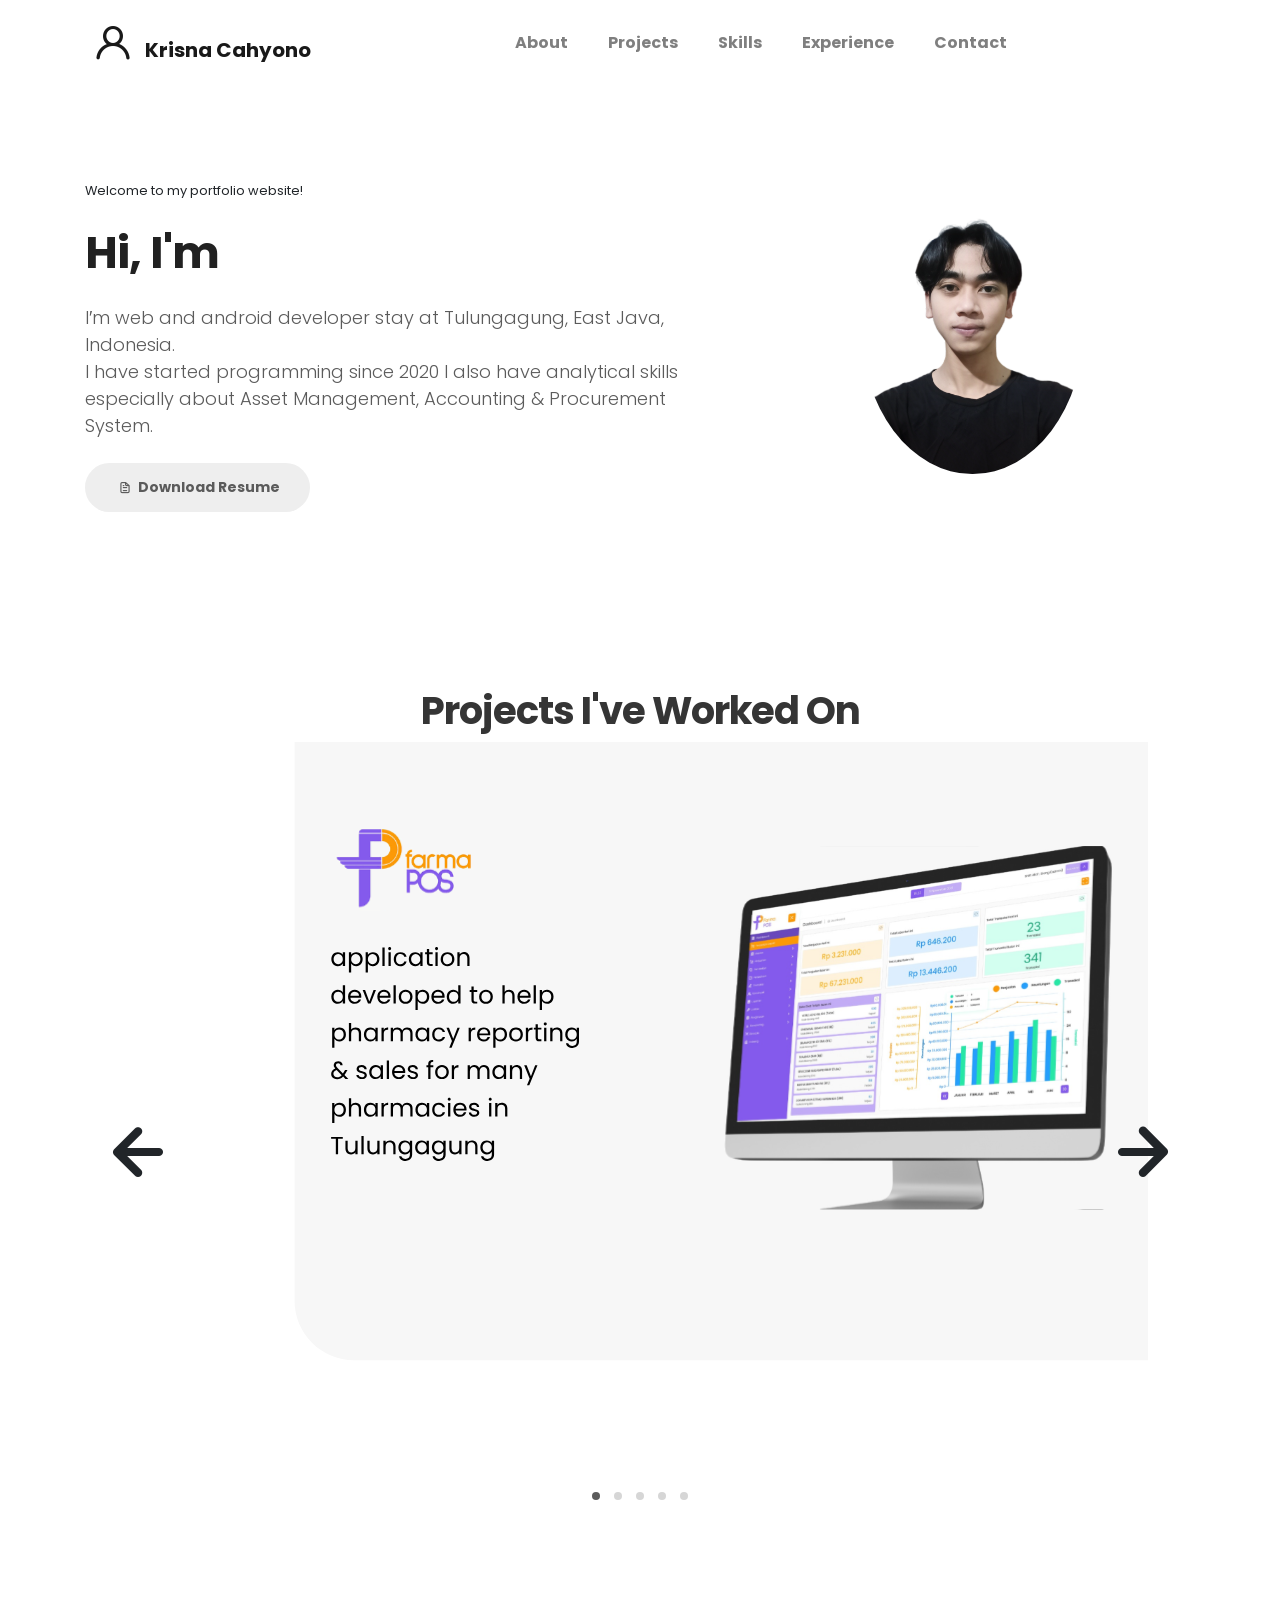
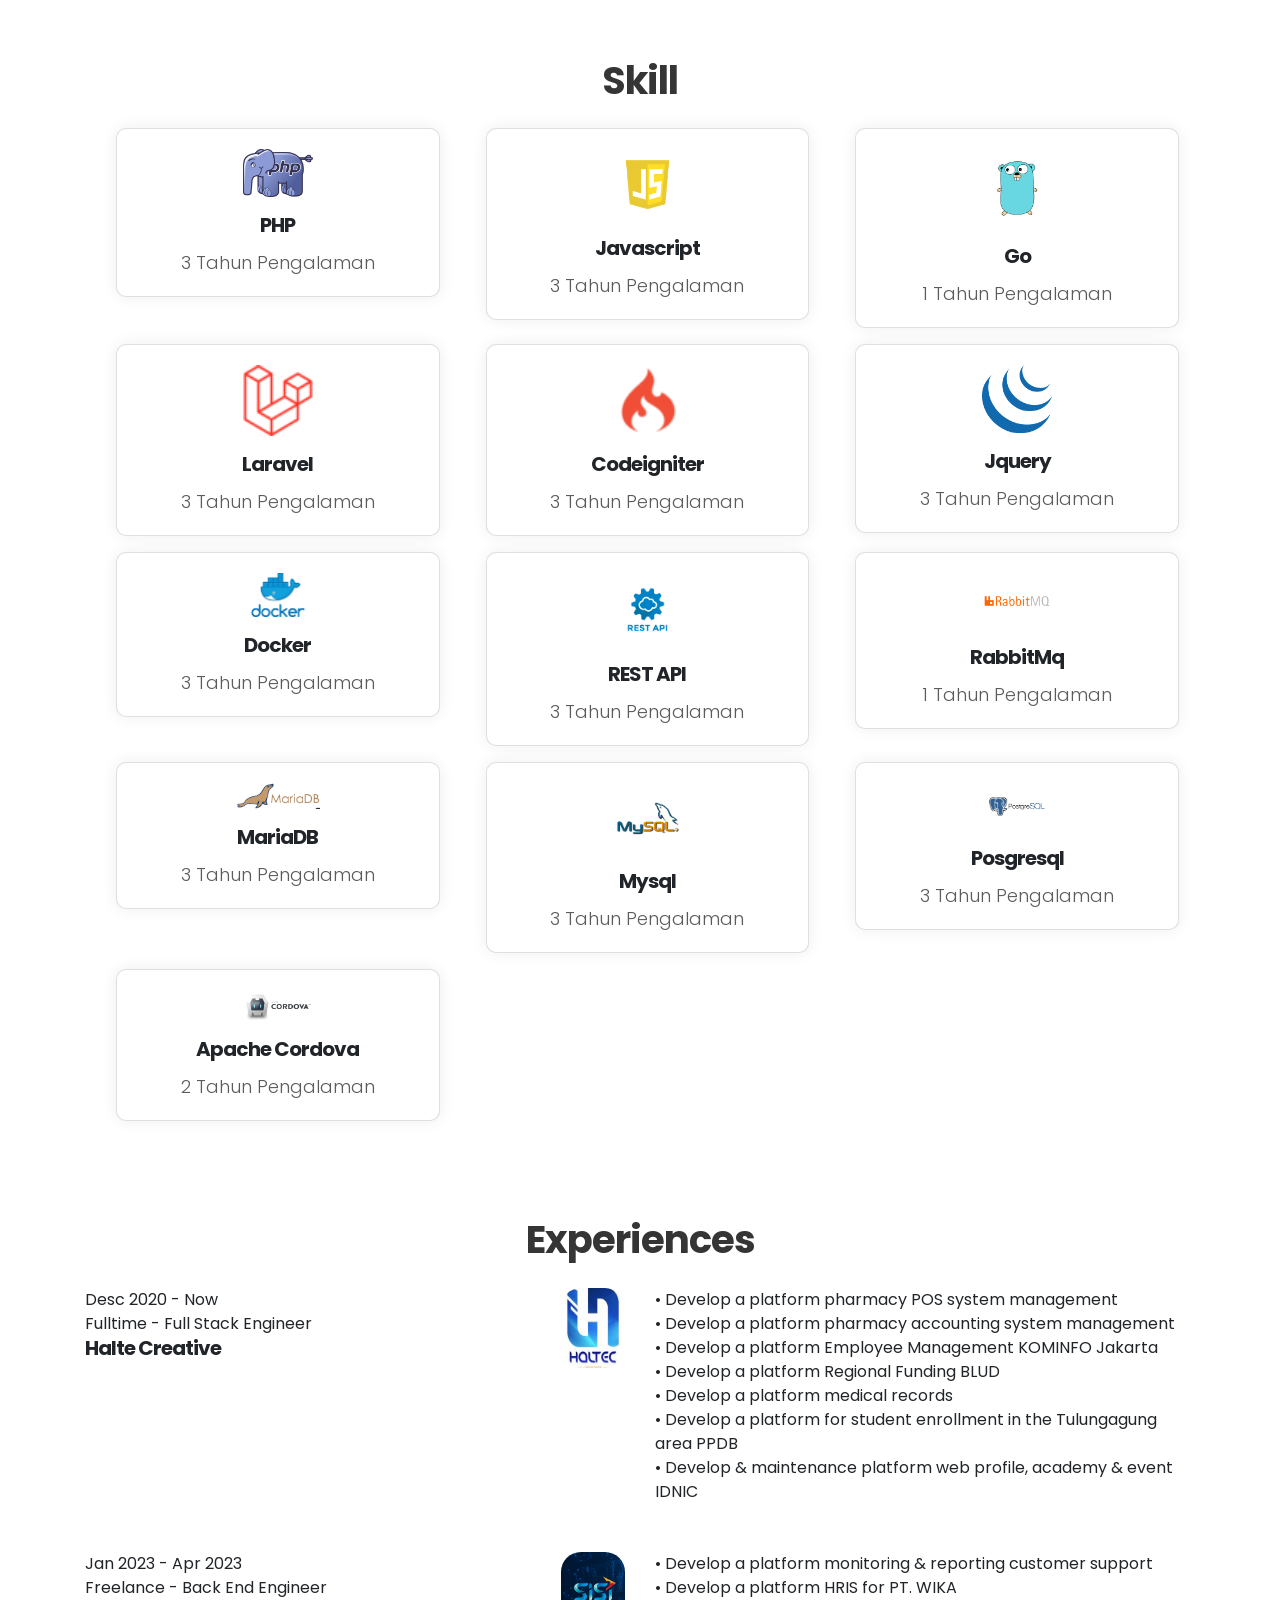
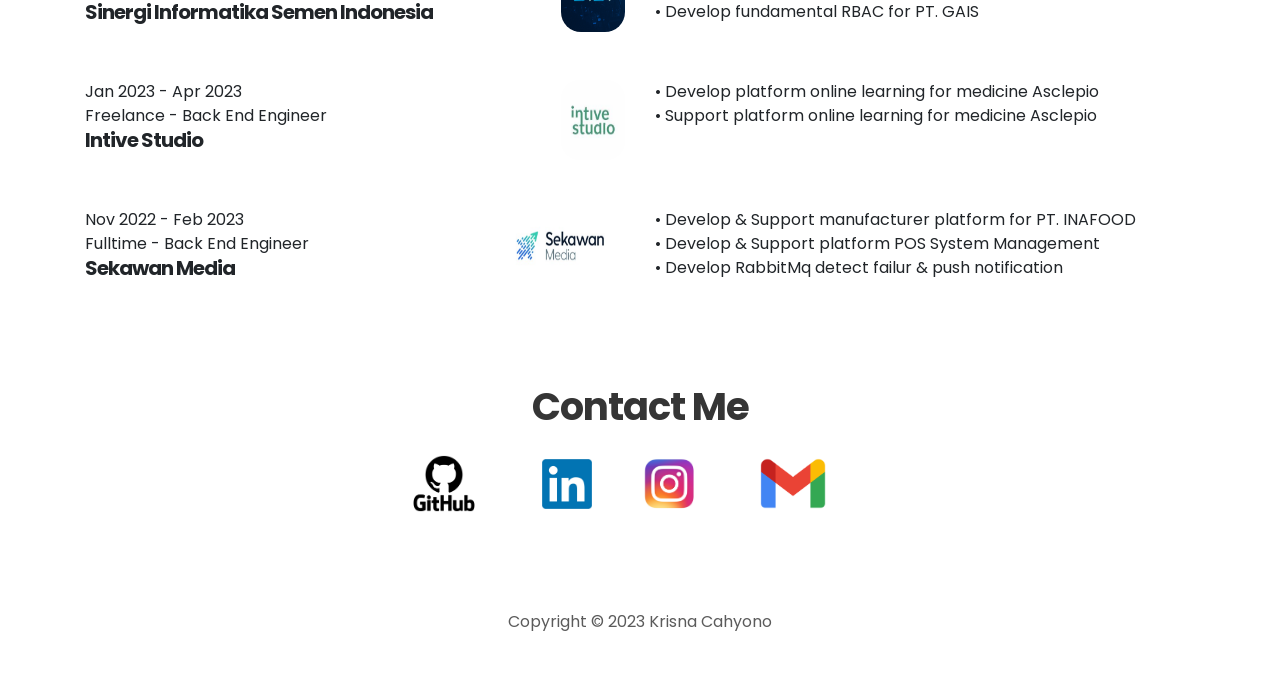
==== commit 3b5c310d: "update: small improvement" ====
--- a/index.html
+++ b/index.html
@@ -6,7 +6,7 @@
     <meta name="description" content="">
     <meta name="author" content="">
 
-    <title>Kresna Cahyono</title>
+    <title>Krisna Cahyono</title>
     <link rel="preconnect" href="https://fonts.googleapis.com">
     <link rel="preconnect" href="https://fonts.gstatic.com" crossorigin>
     <link href="https://fonts.googleapis.com/css2?family=Poppins:wght@100&display=swap" rel="stylesheet">
@@ -55,7 +55,7 @@
                         <a href="#experience" class="nav-link"><span data-hover="Experience">Experience</span></a>
                     </li>
                     <li class="nav-item">
-                        <a href="#contact" class="nav-link"><span data-hover="Contact">contact</span></a>
+                        <a href="#contact" class="nav-link"><span data-hover="Contact">Contact</span></a>
                     </li>
                 </ul>
 
@@ -90,8 +90,7 @@
                         <p>I′m web and android developer stay at Tulungagung, East Java, Indonesia.<br> I have started programming since 2020 I also have analytical skills especially about Asset Management, Accounting & Procurement System.</p>
                         
                         <div class="custom-btn-group mt-4">
-                          <a href="#" class="btn mr-lg-2 custom-btn"><i class='uil uil-file-alt'></i> Download Resume</a>
-                          <a href="#contact" class="btn custom-btn custom-btn-bg custom-btn-link">Get a free quote</a>
+                          <a href="document/krisna_cahyono_full.pdf" class="btn mr-lg-2 custom-btn"><i class='uil uil-file-alt'></i> Download Resume</a>
                         </div>
                     </div>
                 </div>
@@ -236,7 +235,7 @@
                 <div class="card-body text-center">
                   <img src="images/undraw/rabbitmq-logo.webp" style="width: 30%;" class="card-img-top img-fluid" alt="...">
                   <h5 class="card-title mt-3">RabbitMq</h5>
-                  <p class="card-text">3 Tahun Pengalaman</p>
+                  <p class="card-text">1 Tahun Pengalaman</p>
                 </div>
               </div>
             </div>
@@ -276,7 +275,7 @@
                 <div class="card-body text-center">
                   <img src="images/undraw/cordova.png" style="width: 25%;" class="card-img-top img-fluid" alt="...">
                   <h5 class="card-title mt-3">Apache Cordova</h5>
-                  <p class="card-text">3 Tahun Pengalaman</p>
+                  <p class="card-text">2 Tahun Pengalaman</p>
                 </div>
               </div>
             </div>
